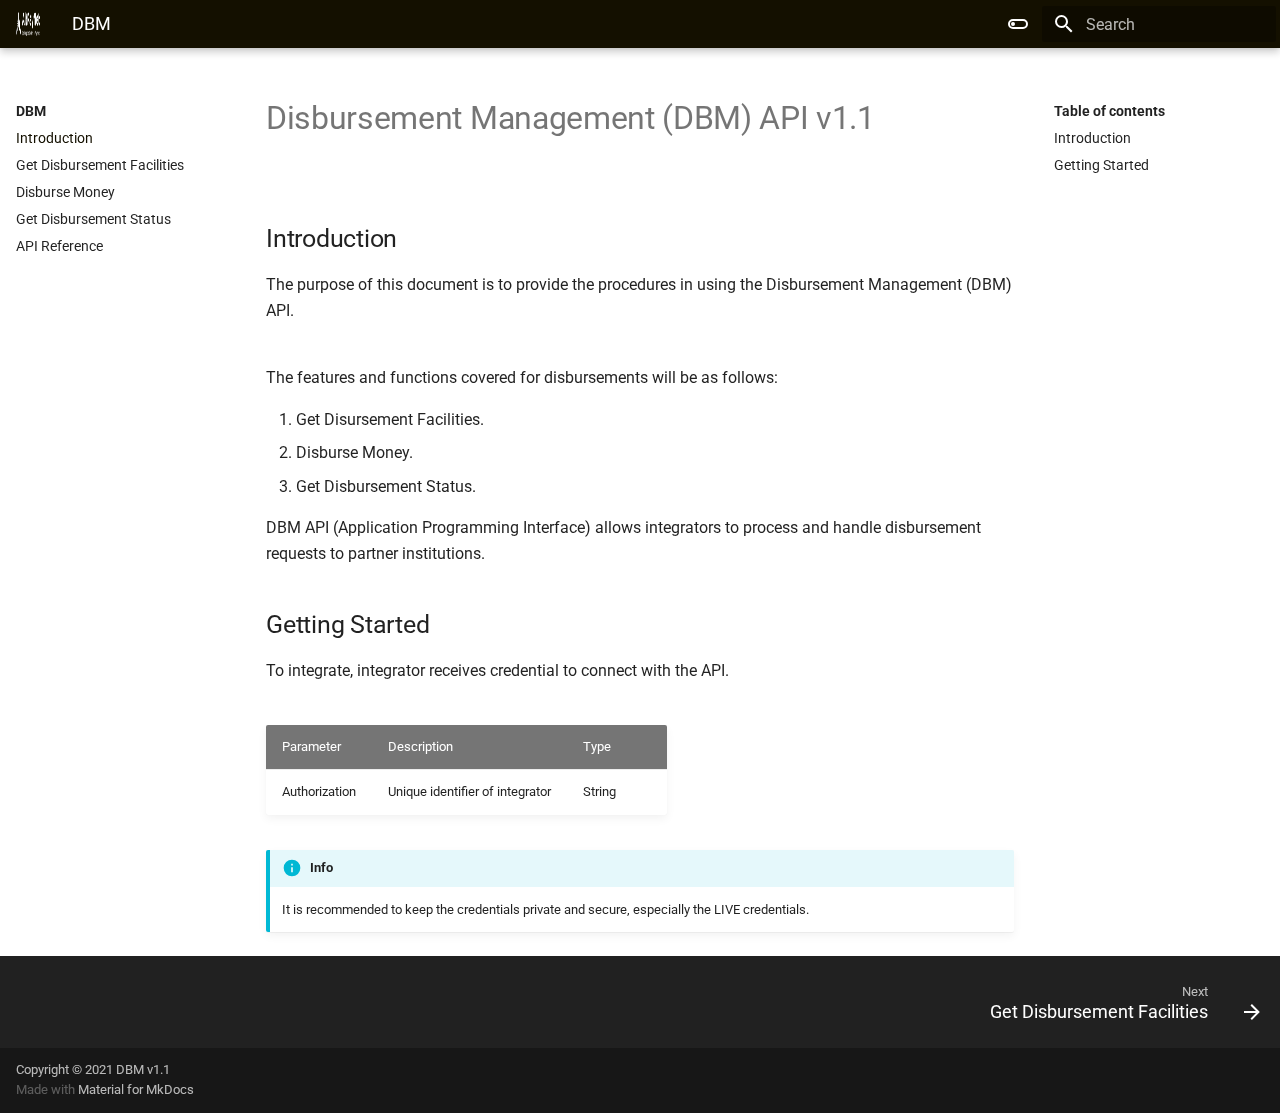
==== index.html @ 669c85af "Deployed fcf3b18 with MkDocs version: 1.2.2" ====
<!doctype html>
<html lang="en" class="no-js">
  <head>
    
      <meta charset="utf-8">
      <meta name="viewport" content="width=device-width,initial-scale=1">
      
        <meta name="description" content="DBM API (Application Programming Interface) allows integrators to process and handle disbursement requests to partner institutions.">
      
      
      
        <meta name="author" content="JPS">
      
      
      <link rel="icon" href="https://resource.altpaynet.com/resources/img/apn_rel_icon.png">
      <meta name="generator" content="mkdocs-1.2.2, mkdocs-material-7.2.2">
    
    
      
        <title>DBM</title>
      
    
    
      <link rel="stylesheet" href="assets/stylesheets/main.1118c9be.min.css">
      
        
        <link rel="stylesheet" href="assets/stylesheets/palette.ba0d045b.min.css">
        
      
    
    
    
      
        
        <link rel="preconnect" href="https://fonts.gstatic.com" crossorigin>
        <link rel="stylesheet" href="https://fonts.googleapis.com/css?family=Roboto:300,400,400i,700%7C&display=fallback">
        <style>:root{--md-text-font-family:"Roboto";--md-code-font-family:""}</style>
      
    
    
    
      <link rel="stylesheet" href="stylesheets/extra.css">
    
    
      


    
    
  </head>
  
  
    
    
      
    
    
    
    
    <body dir="ltr" data-md-color-scheme="default" data-md-color-primary="" data-md-color-accent="blue">
  
    
    <script>function __prefix(e){return new URL(".",location).pathname+"."+e}function __get(e,t=localStorage){return JSON.parse(t.getItem(__prefix(e)))}</script>
    
      <script>var palette=__get("__palette");if(null!==palette&&"object"==typeof palette.color)for(var key in palette.color)document.body.setAttribute("data-md-color-"+key,palette.color[key])</script>
    
    <input class="md-toggle" data-md-toggle="drawer" type="checkbox" id="__drawer" autocomplete="off">
    <input class="md-toggle" data-md-toggle="search" type="checkbox" id="__search" autocomplete="off">
    <label class="md-overlay" for="__drawer"></label>
    <div data-md-component="skip">
      
        
        <a href="#disbursement-management-dbm-api-v11" class="md-skip">
          Skip to content
        </a>
      
    </div>
    <div data-md-component="announce">
      
    </div>
    
      <header class="md-header" data-md-component="header">
  <nav class="md-header__inner md-grid" aria-label="Header">
    <a href="." title="DBM" class="md-header__button md-logo" aria-label="DBM" data-md-component="logo">
      
  <img src="img/white.png" alt="logo">

    </a>
    <label class="md-header__button md-icon" for="__drawer">
      <svg xmlns="http://www.w3.org/2000/svg" viewBox="0 0 24 24"><path d="M3 6h18v2H3V6m0 5h18v2H3v-2m0 5h18v2H3v-2z"/></svg>
    </label>
    <div class="md-header__title" data-md-component="header-title">
      <div class="md-header__ellipsis">
        <div class="md-header__topic">
          <span class="md-ellipsis">
            DBM
          </span>
        </div>
        <div class="md-header__topic" data-md-component="header-topic">
          <span class="md-ellipsis">
            
              Introduction
            
          </span>
        </div>
      </div>
    </div>
    
      <form class="md-header__option" data-md-component="palette">
        
          
          
          <input class="md-option" data-md-color-media="" data-md-color-scheme="default" data-md-color-primary="" data-md-color-accent="blue"  aria-label="Switch to dark mode"  type="radio" name="__palette" id="__palette_1">
          
            <label class="md-header__button md-icon" title="Switch to dark mode" for="__palette_2" hidden>
              <svg xmlns="http://www.w3.org/2000/svg" viewBox="0 0 24 24"><path d="M7 10a2 2 0 0 1 2 2 2 2 0 0 1-2 2 2 2 0 0 1-2-2 2 2 0 0 1 2-2m10-3a5 5 0 0 1 5 5 5 5 0 0 1-5 5H7a5 5 0 0 1-5-5 5 5 0 0 1 5-5h10M7 9a3 3 0 0 0-3 3 3 3 0 0 0 3 3h10a3 3 0 0 0 3-3 3 3 0 0 0-3-3H7z"/></svg>
            </label>
          
        
          
          
          <input class="md-option" data-md-color-media="" data-md-color-scheme="slate" data-md-color-primary="" data-md-color-accent="blue"  aria-label="Switch to light mode"  type="radio" name="__palette" id="__palette_2">
          
            <label class="md-header__button md-icon" title="Switch to light mode" for="__palette_1" hidden>
              <svg xmlns="http://www.w3.org/2000/svg" viewBox="0 0 24 24"><path d="M17 7H7a5 5 0 0 0-5 5 5 5 0 0 0 5 5h10a5 5 0 0 0 5-5 5 5 0 0 0-5-5m0 8a3 3 0 0 1-3-3 3 3 0 0 1 3-3 3 3 0 0 1 3 3 3 3 0 0 1-3 3z"/></svg>
            </label>
          
        
      </form>
    
    
    
      <label class="md-header__button md-icon" for="__search">
        <svg xmlns="http://www.w3.org/2000/svg" viewBox="0 0 24 24"><path d="M9.5 3A6.5 6.5 0 0 1 16 9.5c0 1.61-.59 3.09-1.56 4.23l.27.27h.79l5 5-1.5 1.5-5-5v-.79l-.27-.27A6.516 6.516 0 0 1 9.5 16 6.5 6.5 0 0 1 3 9.5 6.5 6.5 0 0 1 9.5 3m0 2C7 5 5 7 5 9.5S7 14 9.5 14 14 12 14 9.5 12 5 9.5 5z"/></svg>
      </label>
      
<div class="md-search" data-md-component="search" role="dialog">
  <label class="md-search__overlay" for="__search"></label>
  <div class="md-search__inner" role="search">
    <form class="md-search__form" name="search">
      <input type="text" class="md-search__input" name="query" aria-label="Search" placeholder="Search" autocapitalize="off" autocorrect="off" autocomplete="off" spellcheck="false" data-md-component="search-query" required>
      <label class="md-search__icon md-icon" for="__search">
        <svg xmlns="http://www.w3.org/2000/svg" viewBox="0 0 24 24"><path d="M9.5 3A6.5 6.5 0 0 1 16 9.5c0 1.61-.59 3.09-1.56 4.23l.27.27h.79l5 5-1.5 1.5-5-5v-.79l-.27-.27A6.516 6.516 0 0 1 9.5 16 6.5 6.5 0 0 1 3 9.5 6.5 6.5 0 0 1 9.5 3m0 2C7 5 5 7 5 9.5S7 14 9.5 14 14 12 14 9.5 12 5 9.5 5z"/></svg>
        <svg xmlns="http://www.w3.org/2000/svg" viewBox="0 0 24 24"><path d="M20 11v2H8l5.5 5.5-1.42 1.42L4.16 12l7.92-7.92L13.5 5.5 8 11h12z"/></svg>
      </label>
      <nav class="md-search__options" aria-label="Search">
        
        <button type="reset" class="md-search__icon md-icon" aria-label="Clear" tabindex="-1">
          <svg xmlns="http://www.w3.org/2000/svg" viewBox="0 0 24 24"><path d="M19 6.41 17.59 5 12 10.59 6.41 5 5 6.41 10.59 12 5 17.59 6.41 19 12 13.41 17.59 19 19 17.59 13.41 12 19 6.41z"/></svg>
        </button>
      </nav>
      
    </form>
    <div class="md-search__output">
      <div class="md-search__scrollwrap" data-md-scrollfix>
        <div class="md-search-result" data-md-component="search-result">
          <div class="md-search-result__meta">
            Initializing search
          </div>
          <ol class="md-search-result__list"></ol>
        </div>
      </div>
    </div>
  </div>
</div>
    
    
  </nav>
</header>
    
    <div class="md-container" data-md-component="container">
      
      
        
      
      <main class="md-main" data-md-component="main">
        <div class="md-main__inner md-grid">
          
            
              
              <div class="md-sidebar md-sidebar--primary" data-md-component="sidebar" data-md-type="navigation" >
                <div class="md-sidebar__scrollwrap">
                  <div class="md-sidebar__inner">
                    


<nav class="md-nav md-nav--primary" aria-label="Navigation" data-md-level="0">
  <label class="md-nav__title" for="__drawer">
    <a href="." title="DBM" class="md-nav__button md-logo" aria-label="DBM" data-md-component="logo">
      
  <img src="img/white.png" alt="logo">

    </a>
    DBM
  </label>
  
  <ul class="md-nav__list" data-md-scrollfix>
    
      
      
      

  
  
    
  
  
    <li class="md-nav__item md-nav__item--active">
      
      <input class="md-nav__toggle md-toggle" data-md-toggle="toc" type="checkbox" id="__toc">
      
      
        
      
      
        <label class="md-nav__link md-nav__link--active" for="__toc">
          Introduction
          <span class="md-nav__icon md-icon"></span>
        </label>
      
      <a href="." class="md-nav__link md-nav__link--active">
        Introduction
      </a>
      
        
<nav class="md-nav md-nav--secondary" aria-label="Table of contents">
  
  
  
    
  
  
    <label class="md-nav__title" for="__toc">
      <span class="md-nav__icon md-icon"></span>
      Table of contents
    </label>
    <ul class="md-nav__list" data-md-component="toc" data-md-scrollfix>
      
        <li class="md-nav__item">
  <a href="#introduction" class="md-nav__link">
    Introduction
  </a>
  
</li>
      
        <li class="md-nav__item">
  <a href="#getting-started" class="md-nav__link">
    Getting Started
  </a>
  
</li>
      
    </ul>
  
</nav>
      
    </li>
  

    
      
      
      

  
  
  
    <li class="md-nav__item">
      <a href="get-disbursement-facilities/" class="md-nav__link">
        Get Disbursement Facilities
      </a>
    </li>
  

    
      
      
      

  
  
  
    <li class="md-nav__item">
      <a href="disburse-money/" class="md-nav__link">
        Disburse Money
      </a>
    </li>
  

    
      
      
      

  
  
  
    <li class="md-nav__item">
      <a href="get-disbursement-status/" class="md-nav__link">
        Get Disbursement Status
      </a>
    </li>
  

    
      
      
      

  
  
  
    <li class="md-nav__item">
      <a href="api-reference/" class="md-nav__link">
        API Reference
      </a>
    </li>
  

    
  </ul>
</nav>
                  </div>
                </div>
              </div>
            
            
              
              <div class="md-sidebar md-sidebar--secondary" data-md-component="sidebar" data-md-type="toc" >
                <div class="md-sidebar__scrollwrap">
                  <div class="md-sidebar__inner">
                    
<nav class="md-nav md-nav--secondary" aria-label="Table of contents">
  
  
  
    
  
  
    <label class="md-nav__title" for="__toc">
      <span class="md-nav__icon md-icon"></span>
      Table of contents
    </label>
    <ul class="md-nav__list" data-md-component="toc" data-md-scrollfix>
      
        <li class="md-nav__item">
  <a href="#introduction" class="md-nav__link">
    Introduction
  </a>
  
</li>
      
        <li class="md-nav__item">
  <a href="#getting-started" class="md-nav__link">
    Getting Started
  </a>
  
</li>
      
    </ul>
  
</nav>
                  </div>
                </div>
              </div>
            
          
          <div class="md-content" data-md-component="content">
            <article class="md-content__inner md-typeset">
              
                
                
                <h1 id="disbursement-management-dbm-api-v11"><strong>Disbursement Management (DBM) API v1.1</strong><br><br></h1>
<p align="center">
  <!-- <a href="#"><img src="https://src.app.e-snapped.com/resources/img/placeholders/logos/logo-esnapped.png" alt="Billeroo API logo"></a> -->
</p>

<h2 id="introduction"><strong>Introduction</strong><br></h2>
<p>The purpose of this document is to provide the procedures in using the Disbursement Management (DBM) API.<br><br></p>
<p>The features and functions covered for disbursements will be as follows:</p>
<ol>
  <li>Get Disursement Facilities.</li>
  <li>Disburse Money.</li>
  <li>Get Disbursement Status.</li>
</ol>

<p>DBM API (Application Programming Interface) allows integrators to process and handle disbursement requests to partner institutions.</p>
<h2 id="getting-started"><strong>Getting Started</strong><br></h2>
<p>To integrate, integrator receives credential to connect with the API.<br><br></p>
<table>
  <tr>
    <th>Parameter</th>
    <th>Description</th>
    <th>Type</th>
  </tr>
  <tr>
    <td>Authorization</td>
    <td>Unique identifier of integrator</td>
    <td>String</td>
  </tr>
</table>

<div class="admonition info">
<p class="admonition-title">Info</p>
<p>It is recommended to keep the credentials private and secure, especially the LIVE credentials.</p>
</div>
                
              
              
                


              
            </article>
          </div>
        </div>
        
          <a href="#" class="md-top md-icon" data-md-component="top" data-md-state="hidden">
            <svg xmlns="http://www.w3.org/2000/svg" viewBox="0 0 24 24"><path d="M13 20h-2V8l-5.5 5.5-1.42-1.42L12 4.16l7.92 7.92-1.42 1.42L13 8v12z"/></svg>
            Back to top
          </a>
        
      </main>
      
        
<footer class="md-footer">
  
    <nav class="md-footer__inner md-grid" aria-label="Footer">
      
      
        
        <a href="get-disbursement-facilities/" class="md-footer__link md-footer__link--next" aria-label="Next: Get Disbursement Facilities" rel="next">
          <div class="md-footer__title">
            <div class="md-ellipsis">
              <span class="md-footer__direction">
                Next
              </span>
              Get Disbursement Facilities
            </div>
          </div>
          <div class="md-footer__button md-icon">
            <svg xmlns="http://www.w3.org/2000/svg" viewBox="0 0 24 24"><path d="M4 11v2h12l-5.5 5.5 1.42 1.42L19.84 12l-7.92-7.92L10.5 5.5 16 11H4z"/></svg>
          </div>
        </a>
      
    </nav>
  
  <div class="md-footer-meta md-typeset">
    <div class="md-footer-meta__inner md-grid">
      <div class="md-footer-copyright">
        
          <div class="md-footer-copyright__highlight">
            Copyright &copy; 2021 DBM v1.1
          </div>
        
        Made with
        <a href="https://squidfunk.github.io/mkdocs-material/" target="_blank" rel="noopener">
          Material for MkDocs
        </a>
        
      </div>
      
    </div>
  </div>
</footer>
      
    </div>
    <div class="md-dialog" data-md-component="dialog">
      <div class="md-dialog__inner md-typeset"></div>
    </div>
    <script id="__config" type="application/json">{"base": ".", "features": ["navigation.top", "search.highlight"], "translations": {"clipboard.copy": "Copy to clipboard", "clipboard.copied": "Copied to clipboard", "search.config.lang": "en", "search.config.pipeline": "trimmer, stopWordFilter", "search.config.separator": "[\\s\\-]+", "search.placeholder": "Search", "search.result.placeholder": "Type to start searching", "search.result.none": "No matching documents", "search.result.one": "1 matching document", "search.result.other": "# matching documents", "search.result.more.one": "1 more on this page", "search.result.more.other": "# more on this page", "search.result.term.missing": "Missing", "select.version.title": "Select version"}, "search": "assets/javascripts/workers/search.709b4209.min.js", "version": null}</script>
    
    
      <script src="assets/javascripts/bundle.2b46852b.min.js"></script>
      
    
  </body>
</html>
---- assets/stylesheets/main.1118c9be.min.css ----
@charset "UTF-8";html{-webkit-text-size-adjust:none;-ms-text-size-adjust:none;text-size-adjust:none;box-sizing:border-box}*,:after,:before{box-sizing:inherit}body{margin:0}a,button,input,label{-webkit-tap-highlight-color:transparent}a{color:inherit;text-decoration:none}hr{border:0;box-sizing:content-box;display:block;height:.05rem;overflow:visible;padding:0}small{font-size:80%}sub,sup{line-height:1em}img{border-style:none}table{border-collapse:separate;border-spacing:0}td,th{font-weight:400;vertical-align:top}button{background:transparent;border:0;font-family:inherit;font-size:inherit;margin:0;padding:0}input{border:0;outline:none}:root{--md-default-fg-color:rgba(0,0,0,0.87);--md-default-fg-color--light:rgba(0,0,0,0.54);--md-default-fg-color--lighter:rgba(0,0,0,0.32);--md-default-fg-color--lightest:rgba(0,0,0,0.07);--md-default-bg-color:#fff;--md-default-bg-color--light:hsla(0,0%,100%,0.7);--md-default-bg-color--lighter:hsla(0,0%,100%,0.3);--md-default-bg-color--lightest:hsla(0,0%,100%,0.12);--md-primary-fg-color:#4051b5;--md-primary-fg-color--light:#5d6cc0;--md-primary-fg-color--dark:#303fa1;--md-primary-bg-color:#fff;--md-primary-bg-color--light:hsla(0,0%,100%,0.7);--md-accent-fg-color:#526cfe;--md-accent-fg-color--transparent:rgba(82,108,254,0.1);--md-accent-bg-color:#fff;--md-accent-bg-color--light:hsla(0,0%,100%,0.7)}:root>*{--md-code-fg-color:#36464e;--md-code-bg-color:#f5f5f5;--md-code-hl-color:rgba(255,255,0,0.5);--md-code-hl-number-color:#d52a2a;--md-code-hl-special-color:#db1457;--md-code-hl-function-color:#a846b9;--md-code-hl-constant-color:#6e59d9;--md-code-hl-keyword-color:#3f6ec6;--md-code-hl-string-color:#1c7d4d;--md-code-hl-name-color:var(--md-code-fg-color);--md-code-hl-operator-color:var(--md-default-fg-color--light);--md-code-hl-punctuation-color:var(--md-default-fg-color--light);--md-code-hl-comment-color:var(--md-default-fg-color--light);--md-code-hl-generic-color:var(--md-default-fg-color--light);--md-code-hl-variable-color:var(--md-default-fg-color--light);--md-typeset-color:var(--md-default-fg-color);--md-typeset-a-color:var(--md-primary-fg-color);--md-typeset-mark-color:rgba(255,255,0,0.5);--md-typeset-del-color:hsla(6,90%,60%,0.15);--md-typeset-ins-color:rgba(11,213,112,0.15);--md-typeset-kbd-color:#fafafa;--md-typeset-kbd-accent-color:#fff;--md-typeset-kbd-border-color:#b8b8b8;--md-admonition-fg-color:var(--md-default-fg-color);--md-admonition-bg-color:var(--md-default-bg-color);--md-footer-fg-color:#fff;--md-footer-fg-color--light:hsla(0,0%,100%,0.7);--md-footer-fg-color--lighter:hsla(0,0%,100%,0.3);--md-footer-bg-color:rgba(0,0,0,0.87);--md-footer-bg-color--dark:rgba(0,0,0,0.32)}.md-icon svg{fill:currentColor;display:block;height:1.2rem;width:1.2rem}body{-webkit-font-smoothing:antialiased;-moz-osx-font-smoothing:grayscale}body,input{font-feature-settings:"kern","liga";font-family:var(--md-text-font-family,_),-apple-system,BlinkMacSystemFont,Helvetica,Arial,sans-serif}body,code,input,kbd,pre{color:var(--md-typeset-color)}code,kbd,pre{font-feature-settings:"kern";font-family:var(--md-code-font-family,_),SFMono-Regular,Consolas,Menlo,monospace}:root{--md-typeset-table--ascending:url('data:image/svg+xml;charset=utf-8,<svg xmlns="http://www.w3.org/2000/svg" viewBox="0 0 24 24"><path d="M11 4h2v12l5.5-5.5 1.42 1.42L12 19.84l-7.92-7.92L5.5 10.5 11 16V4z"/></svg>');--md-typeset-table--descending:url('data:image/svg+xml;charset=utf-8,<svg xmlns="http://www.w3.org/2000/svg" viewBox="0 0 24 24"><path d="M13 20h-2V8l-5.5 5.5-1.42-1.42L12 4.16l7.92 7.92-1.42 1.42L13 8v12z"/></svg>')}.md-typeset{-webkit-print-color-adjust:exact;color-adjust:exact;font-size:.8rem;line-height:1.6}@media print{.md-typeset{font-size:.68rem}}.md-typeset blockquote,.md-typeset dl,.md-typeset figure,.md-typeset ol,.md-typeset pre,.md-typeset ul{margin:1em 0}.md-typeset h1{color:var(--md-default-fg-color--light);font-size:2em;line-height:1.3;margin:0 0 1.25em}.md-typeset h1,.md-typeset h2{font-weight:300;letter-spacing:-.01em}.md-typeset h2{font-size:1.5625em;line-height:1.4;margin:1.6em 0 .64em}.md-typeset h3{font-size:1.25em;font-weight:400;letter-spacing:-.01em;line-height:1.5;margin:1.6em 0 .8em}.md-typeset h2+h3{margin-top:.8em}.md-typeset h4{font-weight:700;letter-spacing:-.01em;margin:1em 0}.md-typeset h5,.md-typeset h6{color:var(--md-default-fg-color--light);font-size:.8em;font-weight:700;letter-spacing:-.01em;margin:1.25em 0}.md-typeset h5{text-transform:uppercase}.md-typeset hr{border-bottom:.05rem solid var(--md-default-fg-color--lightest);display:flow-root;margin:1.5em 0}.md-typeset a{color:var(--md-typeset-a-color);word-break:break-word}.md-typeset a,.md-typeset a:before{transition:color 125ms}.md-typeset a:focus,.md-typeset a:hover{color:var(--md-accent-fg-color)}.md-typeset a.focus-visible{outline-color:var(--md-accent-fg-color);outline-offset:.2rem}.md-typeset code,.md-typeset kbd,.md-typeset pre{color:var(--md-code-fg-color);direction:ltr}@media print{.md-typeset code,.md-typeset kbd,.md-typeset pre{white-space:pre-wrap}}.md-typeset code{background-color:var(--md-code-bg-color);border-radius:.1rem;-webkit-box-decoration-break:clone;box-decoration-break:clone;font-size:.85em;padding:0 .2941176471em;word-break:break-word}.md-typeset code:not(.focus-visible){-webkit-tap-highlight-color:transparent;outline:none}.md-typeset h1 code,.md-typeset h2 code,.md-typeset h3 code,.md-typeset h4 code,.md-typeset h5 code,.md-typeset h6 code{background-color:transparent;box-shadow:none;margin:initial;padding:initial}.md-typeset a code{color:currentColor}.md-typeset pre{display:flow-root;line-height:1.4;position:relative}.md-typeset pre>code{-webkit-box-decoration-break:slice;box-decoration-break:slice;box-shadow:none;display:block;margin:0;overflow:auto;padding:.7720588235em 1.1764705882em;scrollbar-color:var(--md-default-fg-color--lighter) transparent;scrollbar-width:thin;touch-action:auto;word-break:normal}.md-typeset pre>code:hover{scrollbar-color:var(--md-accent-fg-color) transparent}.md-typeset pre>code::-webkit-scrollbar{height:.2rem;width:.2rem}.md-typeset pre>code::-webkit-scrollbar-thumb{background-color:var(--md-default-fg-color--lighter)}.md-typeset pre>code::-webkit-scrollbar-thumb:hover{background-color:var(--md-accent-fg-color)}@media screen and (max-width:44.9375em){.md-typeset>pre{margin:1em -.8rem}.md-typeset>pre code{border-radius:0}}.md-typeset kbd{background-color:var(--md-typeset-kbd-color);border-radius:.1rem;box-shadow:0 .1rem 0 .05rem var(--md-typeset-kbd-border-color),0 .1rem 0 var(--md-typeset-kbd-border-color),0 -.1rem .2rem var(--md-typeset-kbd-accent-color) inset;color:var(--md-default-fg-color);display:inline-block;font-size:.75em;padding:0 .6666666667em;vertical-align:text-top;word-break:break-word}.md-typeset mark{background-color:var(--md-typeset-mark-color);-webkit-box-decoration-break:clone;box-decoration-break:clone;color:inherit;word-break:break-word}.md-typeset abbr{border-bottom:.05rem dotted var(--md-default-fg-color--light);cursor:help;text-decoration:none}@media (hover:none){.md-typeset abbr{position:relative}.md-typeset abbr[title]:focus:after,.md-typeset abbr[title]:hover:after{background-color:var(--md-default-fg-color);border-radius:.1rem;box-shadow:0 2px 2px 0 rgba(0,0,0,.14),0 1px 5px 0 rgba(0,0,0,.12),0 3px 1px -2px rgba(0,0,0,.2);color:var(--md-default-bg-color);content:attr(title);display:inline-block;font-size:.7rem;left:0;margin-top:2em;max-width:80%;min-width:-webkit-max-content;min-width:-moz-max-content;min-width:max-content;padding:.2rem .3rem;position:absolute;width:auto}}.md-typeset small{opacity:.75}.md-typeset sub,.md-typeset sup{margin-left:.078125em}[dir=rtl] .md-typeset sub,[dir=rtl] .md-typeset sup{margin-left:0;margin-right:.078125em}.md-typeset blockquote{border-left:.2rem solid var(--md-default-fg-color--lighter);color:var(--md-default-fg-color--light);display:flow-root;padding-left:.6rem}[dir=rtl] .md-typeset blockquote{border-left:initial;border-right:.2rem solid var(--md-default-fg-color--lighter);padding-left:0;padding-right:.6rem}.md-typeset ul{list-style-type:disc}.md-typeset ol,.md-typeset ul{display:flow-root;margin-left:.625em;padding:0}[dir=rtl] .md-typeset ol,[dir=rtl] .md-typeset ul{margin-left:0;margin-right:.625em}.md-typeset ol ol,.md-typeset ul ol{list-style-type:lower-alpha}.md-typeset ol ol ol,.md-typeset ul ol ol{list-style-type:lower-roman}.md-typeset ol li,.md-typeset ul li{margin-bottom:.5em;margin-left:1.25em}[dir=rtl] .md-typeset ol li,[dir=rtl] .md-typeset ul li{margin-left:0;margin-right:1.25em}.md-typeset ol li blockquote,.md-typeset ol li p,.md-typeset ul li blockquote,.md-typeset ul li p{margin:.5em 0}.md-typeset ol li:last-child,.md-typeset ul li:last-child{margin-bottom:0}.md-typeset ol li ol,.md-typeset ol li ul,.md-typeset ul li ol,.md-typeset ul li ul{margin:.5em 0 .5em .625em}[dir=rtl] .md-typeset ol li ol,[dir=rtl] .md-typeset ol li ul,[dir=rtl] .md-typeset ul li ol,[dir=rtl] .md-typeset ul li ul{margin-left:0;margin-right:.625em}.md-typeset dd{margin:1em 0 1.5em 1.875em}[dir=rtl] .md-typeset dd{margin-left:0;margin-right:1.875em}.md-typeset img,.md-typeset svg{height:auto;max-width:100%}.md-typeset img[align=left],.md-typeset svg[align=left]{margin:1em 1em 1em 0}.md-typeset img[align=right],.md-typeset svg[align=right]{margin:1em 0 1em 1em}.md-typeset img[align]:only-child,.md-typeset svg[align]:only-child{margin-top:0}.md-typeset figure{display:flow-root;margin:0 auto;max-width:100%;text-align:center;width:-webkit-fit-content;width:-moz-fit-content;width:fit-content}.md-typeset figure img{display:block}.md-typeset figcaption{font-style:italic;margin:1em auto 2em;max-width:24rem}.md-typeset iframe{max-width:100%}.md-typeset table:not([class]){background-color:var(--md-default-bg-color);border-radius:.1rem;box-shadow:0 .2rem .5rem rgba(0,0,0,.05),0 0 .05rem rgba(0,0,0,.1);display:inline-block;font-size:.64rem;max-width:100%;overflow:auto;touch-action:auto}@media print{.md-typeset table:not([class]){display:table}}.md-typeset table:not([class])+*{margin-top:1.5em}.md-typeset table:not([class]) td>:first-child,.md-typeset table:not([class]) th>:first-child{margin-top:0}.md-typeset table:not([class]) td>:last-child,.md-typeset table:not([class]) th>:last-child{margin-bottom:0}.md-typeset table:not([class]) td:not([align]),.md-typeset table:not([class]) th:not([align]){text-align:left}[dir=rtl] .md-typeset table:not([class]) td:not([align]),[dir=rtl] .md-typeset table:not([class]) th:not([align]){text-align:right}.md-typeset table:not([class]) th{background-color:var(--md-default-fg-color--light);color:var(--md-default-bg-color);min-width:5rem;padding:.9375em 1.25em;vertical-align:top}.md-typeset table:not([class]) th a{color:inherit}.md-typeset table:not([class]) td{border-top:.05rem solid var(--md-default-fg-color--lightest);padding:.9375em 1.25em;vertical-align:top}.md-typeset table:not([class]) tr{transition:background-color 125ms}.md-typeset table:not([class]) tr:hover{background-color:rgba(0,0,0,.035);box-shadow:0 .05rem 0 var(--md-default-bg-color) inset}.md-typeset table:not([class]) tr:first-child td{border-top:0}.md-typeset table:not([class]) a{word-break:normal}.md-typeset table th[role=columnheader]{cursor:pointer}.md-typeset table th[role=columnheader]:after{content:"";display:inline-block;height:1.2em;margin-left:.5em;-webkit-mask-repeat:no-repeat;mask-repeat:no-repeat;-webkit-mask-size:contain;mask-size:contain;vertical-align:sub;width:1.2em}.md-typeset table th[role=columnheader][aria-sort=ascending]:after{background-color:currentColor;-webkit-mask-image:var(--md-typeset-table--ascending);mask-image:var(--md-typeset-table--ascending)}.md-typeset table th[role=columnheader][aria-sort=descending]:after{background-color:currentColor;-webkit-mask-image:var(--md-typeset-table--descending);mask-image:var(--md-typeset-table--descending)}.md-typeset__scrollwrap{margin:1em -.8rem;overflow-x:auto;touch-action:auto}.md-typeset__table{display:inline-block;margin-bottom:.5em;padding:0 .8rem}@media print{.md-typeset__table{display:block}}html .md-typeset__table table{display:table;margin:0;overflow:hidden;width:100%}html{font-size:125%;height:100%;overflow-x:hidden}@media screen and (min-width:100em){html{font-size:137.5%}}@media screen and (min-width:125em){html{font-size:150%}}body{background-color:var(--md-default-bg-color);display:flex;flex-direction:column;font-size:.5rem;min-height:100%;position:relative;width:100%}@media print{body{display:block}}@media screen and (max-width:59.9375em){body[data-md-state=lock]{position:fixed}}.md-grid{margin-left:auto;margin-right:auto;max-width:61rem}.md-container{display:flex;flex-direction:column;flex-grow:1}@media print{.md-container{display:block}}.md-main{flex-grow:1}.md-main__inner{display:flex;height:100%;margin-top:1.5rem}.md-ellipsis{overflow:hidden;text-overflow:ellipsis;white-space:nowrap}.md-toggle{display:none}.md-option{height:0;opacity:0;position:absolute;width:0}.md-option:checked+label:not([hidden]){display:block}.md-option.focus-visible+label{outline-color:var(--md-accent-fg-color);outline-style:auto}.md-skip{background-color:var(--md-default-fg-color);border-radius:.1rem;color:var(--md-default-bg-color);font-size:.64rem;margin:.5rem;opacity:0;outline-color:var(--md-accent-fg-color);padding:.3rem .5rem;position:fixed;transform:translateY(.4rem);z-index:-1}.md-skip:focus{opacity:1;transform:translateY(0);transition:transform .25s cubic-bezier(.4,0,.2,1),opacity 175ms 75ms;z-index:10}@page{margin:25mm}.md-announce{background-color:var(--md-footer-bg-color);overflow:auto}@media print{.md-announce{display:none}}.md-announce__inner{color:var(--md-footer-fg-color);font-size:.7rem;margin:.6rem auto;padding:0 .8rem}:root{--md-clipboard-icon:url('data:image/svg+xml;charset=utf-8,<svg xmlns="http://www.w3.org/2000/svg" viewBox="0 0 24 24"><path d="M19 21H8V7h11m0-2H8a2 2 0 0 0-2 2v14a2 2 0 0 0 2 2h11a2 2 0 0 0 2-2V7a2 2 0 0 0-2-2m-3-4H4a2 2 0 0 0-2 2v14h2V3h12V1z"/></svg>')}.md-clipboard{border-radius:.1rem;color:var(--md-default-fg-color--lightest);cursor:pointer;height:1.5em;outline-color:var(--md-accent-fg-color);outline-offset:.1rem;position:absolute;right:.5em;top:.5em;transition:color .25s;width:1.5em;z-index:1}@media print{.md-clipboard{display:none}}.md-clipboard:not(.focus-visible){-webkit-tap-highlight-color:transparent;outline:none}:hover>.md-clipboard{color:var(--md-default-fg-color--light)}.md-clipboard:focus,.md-clipboard:hover{color:var(--md-accent-fg-color)}.md-clipboard:after{background-color:currentColor;content:"";display:block;height:1.125em;margin:0 auto;-webkit-mask-image:var(--md-clipboard-icon);mask-image:var(--md-clipboard-icon);-webkit-mask-repeat:no-repeat;mask-repeat:no-repeat;-webkit-mask-size:contain;mask-size:contain;width:1.125em}.md-clipboard--inline{cursor:pointer}.md-clipboard--inline code{transition:color .25s,background-color .25s}.md-clipboard--inline:focus code,.md-clipboard--inline:hover code{background-color:var(--md-accent-fg-color--transparent);color:var(--md-accent-fg-color)}.md-content{flex-grow:1;overflow:hidden;scroll-padding-top:51.2rem}.md-content__inner{margin:0 .8rem 1.2rem;padding-top:.6rem}@media screen and (min-width:76.25em){.md-sidebar--primary:not([hidden])~.md-content>.md-content__inner{margin-left:1.2rem}[dir=rtl] .md-sidebar--primary:not([hidden])~.md-content>.md-content__inner{margin-left:.8rem;margin-right:1.2rem}.md-sidebar--secondary:not([hidden])~.md-content>.md-content__inner{margin-right:1.2rem}[dir=rtl] .md-sidebar--secondary:not([hidden])~.md-content>.md-content__inner{margin-left:1.2rem;margin-right:.8rem}}.md-content__inner:before{content:"";display:block;height:.4rem}.md-content__inner>:last-child{margin-bottom:0}.md-content__button{float:right;margin:.4rem 0 .4rem .4rem;padding:0}@media print{.md-content__button{display:none}}[dir=rtl] .md-content__button{float:left;margin-left:0;margin-right:.4rem}[dir=rtl] .md-content__button svg{transform:scaleX(-1)}.md-typeset .md-content__button{color:var(--md-default-fg-color--lighter)}.md-content__button svg{display:inline;vertical-align:top}.md-dialog{background-color:var(--md-default-fg-color);border-radius:.1rem;bottom:.8rem;box-shadow:0 2px 2px 0 rgba(0,0,0,.14),0 1px 5px 0 rgba(0,0,0,.12),0 3px 1px -2px rgba(0,0,0,.2);left:auto;min-width:11.1rem;opacity:0;padding:.4rem .6rem;pointer-events:none;position:fixed;right:.8rem;transform:translateY(100%);transition:transform 0ms .4s,opacity .4s;z-index:3}@media print{.md-dialog{display:none}}[dir=rtl] .md-dialog{left:.8rem;right:auto}.md-dialog[data-md-state=open]{opacity:1;pointer-events:auto;transform:translateY(0);transition:transform .4s cubic-bezier(.075,.85,.175,1),opacity .4s}.md-dialog__inner{color:var(--md-default-bg-color);font-size:.7rem}.md-typeset .md-button{border:.1rem solid;border-radius:.1rem;color:var(--md-primary-fg-color);cursor:pointer;display:inline-block;font-weight:700;padding:.625em 2em;transition:color 125ms,background-color 125ms,border-color 125ms}.md-typeset .md-button--primary{background-color:var(--md-primary-fg-color);border-color:var(--md-primary-fg-color);color:var(--md-primary-bg-color)}.md-typeset .md-button:focus,.md-typeset .md-button:hover{background-color:var(--md-accent-fg-color);border-color:var(--md-accent-fg-color);color:var(--md-accent-bg-color)}.md-typeset .md-input{border-radius:.1rem;box-shadow:0 .2rem .5rem rgba(0,0,0,.1),0 .025rem .05rem rgba(0,0,0,.1);font-size:.8rem;height:1.8rem;padding:0 .6rem;transition:box-shadow .25s}.md-typeset .md-input:focus,.md-typeset .md-input:hover{box-shadow:0 .4rem 1rem rgba(0,0,0,.15),0 .025rem .05rem rgba(0,0,0,.15)}.md-typeset .md-input--stretch{width:100%}.md-header{background-color:var(--md-primary-fg-color);box-shadow:0 0 .2rem transparent,0 .2rem .4rem transparent;color:var(--md-primary-bg-color);left:0;position:-webkit-sticky;position:sticky;right:0;top:0;z-index:3}@media print{.md-header{display:none}}.md-header[data-md-state=shadow]{box-shadow:0 0 .2rem rgba(0,0,0,.1),0 .2rem .4rem rgba(0,0,0,.2);transition:transform .25s cubic-bezier(.1,.7,.1,1),box-shadow .25s}.md-header[data-md-state=hidden]{transform:translateY(-100%);transition:transform .25s cubic-bezier(.8,0,.6,1),box-shadow .25s}.md-header__inner{align-items:center;display:flex;padding:0 .2rem}.md-header__button{color:currentColor;cursor:pointer;margin:.2rem;outline-color:var(--md-accent-fg-color);padding:.4rem;position:relative;transition:opacity .25s;vertical-align:middle;z-index:1}.md-header__button:hover{opacity:.7}.md-header__button:not([hidden]){display:inline-block}.md-header__button:not(.focus-visible){-webkit-tap-highlight-color:transparent;outline:none}.md-header__button.md-logo{margin:.2rem;padding:.4rem}@media screen and (max-width:76.1875em){.md-header__button.md-logo{display:none}}.md-header__button.md-logo img,.md-header__button.md-logo svg{fill:currentColor;display:block;height:1.2rem;width:1.2rem}@media screen and (min-width:60em){.md-header__button[for=__search]{display:none}}.no-js .md-header__button[for=__search]{display:none}[dir=rtl] .md-header__button[for=__search] svg{transform:scaleX(-1)}@media screen and (min-width:76.25em){.md-header__button[for=__drawer]{display:none}}.md-header__topic{display:flex;max-width:100%;position:absolute;transition:transform .4s cubic-bezier(.1,.7,.1,1),opacity .15s}.md-header__topic+.md-header__topic{opacity:0;pointer-events:none;transform:translateX(1.25rem);transition:transform .4s cubic-bezier(1,.7,.1,.1),opacity .15s;z-index:-1}[dir=rtl] .md-header__topic+.md-header__topic{transform:translateX(-1.25rem)}.md-header__title{flex-grow:1;font-size:.9rem;height:2.4rem;line-height:2.4rem;margin-left:1rem;margin-right:.4rem}.md-header__title[data-md-state=active] .md-header__topic{opacity:0;pointer-events:none;transform:translateX(-1.25rem);transition:transform .4s cubic-bezier(1,.7,.1,.1),opacity .15s;z-index:-1}[dir=rtl] .md-header__title[data-md-state=active] .md-header__topic{transform:translateX(1.25rem)}.md-header__title[data-md-state=active] .md-header__topic+.md-header__topic{opacity:1;pointer-events:auto;transform:translateX(0);transition:transform .4s cubic-bezier(.1,.7,.1,1),opacity .15s;z-index:0}.md-header__title>.md-header__ellipsis{height:100%;position:relative;width:100%}.md-header__option{display:flex;flex-shrink:0;max-width:100%;transition:max-width 0ms .25s,opacity .25s .25s;white-space:nowrap}[data-md-toggle=search]:checked~.md-header .md-header__option{max-width:0;opacity:0;transition:max-width 0ms,opacity 0ms}.md-header__source{display:none}@media screen and (min-width:60em){.md-header__source{display:block;margin-left:1rem;max-width:11.7rem;width:11.7rem}[dir=rtl] .md-header__source{margin-left:0;margin-right:1rem}}@media screen and (min-width:76.25em){.md-header__source{margin-left:1.4rem}[dir=rtl] .md-header__source{margin-right:1.4rem}}.md-footer{background-color:var(--md-footer-bg-color);color:var(--md-footer-fg-color)}@media print{.md-footer{display:none}}.md-footer__inner{overflow:auto;padding:.2rem}.md-footer__link{display:flex;outline-color:var(--md-accent-fg-color);padding-bottom:.4rem;padding-top:1.4rem;transition:opacity .25s}@media screen and (min-width:45em){.md-footer__link{width:50%}}.md-footer__link:focus,.md-footer__link:hover{opacity:.7}.md-footer__link--prev{float:left}@media screen and (max-width:44.9375em){.md-footer__link--prev{width:25%}.md-footer__link--prev .md-footer__title{display:none}}[dir=rtl] .md-footer__link--prev{float:right}[dir=rtl] .md-footer__link--prev svg{transform:scaleX(-1)}.md-footer__link--next{float:right;text-align:right}@media screen and (max-width:44.9375em){.md-footer__link--next{width:75%}}[dir=rtl] .md-footer__link--next{float:left;text-align:left}[dir=rtl] .md-footer__link--next svg{transform:scaleX(-1)}.md-footer__title{flex-grow:1;font-size:.9rem;line-height:2.4rem;max-width:calc(100% - 2.4rem);padding:0 1rem;position:relative}.md-footer__button{margin:.2rem;padding:.4rem}.md-footer__direction{font-size:.64rem;left:0;margin-top:-1rem;opacity:.7;padding:0 1rem;position:absolute;right:0}.md-footer-meta{background-color:var(--md-footer-bg-color--dark)}.md-footer-meta__inner{display:flex;flex-wrap:wrap;justify-content:space-between;padding:.2rem}html .md-footer-meta.md-typeset a{color:var(--md-footer-fg-color--light)}html .md-footer-meta.md-typeset a:focus,html .md-footer-meta.md-typeset a:hover{color:var(--md-footer-fg-color)}.md-footer-copyright{color:var(--md-footer-fg-color--lighter);font-size:.64rem;margin:auto .6rem;padding:.4rem 0;width:100%}@media screen and (min-width:45em){.md-footer-copyright{width:auto}}.md-footer-copyright__highlight{color:var(--md-footer-fg-color--light)}.md-footer-social{margin:0 .4rem;padding:.2rem 0 .6rem}@media screen and (min-width:45em){.md-footer-social{padding:.6rem 0}}.md-footer-social__link{display:inline-block;height:1.6rem;text-align:center;width:1.6rem}.md-footer-social__link:before{line-height:1.9}.md-footer-social__link svg{fill:currentColor;max-height:.8rem;vertical-align:-25%}:root{--md-nav-icon--prev:url('data:image/svg+xml;charset=utf-8,<svg xmlns="http://www.w3.org/2000/svg" viewBox="0 0 24 24"><path d="M20 11v2H8l5.5 5.5-1.42 1.42L4.16 12l7.92-7.92L13.5 5.5 8 11h12z"/></svg>');--md-nav-icon--next:url('data:image/svg+xml;charset=utf-8,<svg xmlns="http://www.w3.org/2000/svg" viewBox="0 0 24 24"><path d="M8.59 16.58 13.17 12 8.59 7.41 10 6l6 6-6 6-1.41-1.42z"/></svg>');--md-toc-icon:url('data:image/svg+xml;charset=utf-8,<svg xmlns="http://www.w3.org/2000/svg" viewBox="0 0 24 24"><path d="M3 9h14V7H3v2m0 4h14v-2H3v2m0 4h14v-2H3v2m16 0h2v-2h-2v2m0-10v2h2V7h-2m0 6h2v-2h-2v2z"/></svg>')}.md-nav{font-size:.7rem;line-height:1.3}.md-nav__title{display:block;font-weight:700;overflow:hidden;padding:0 .6rem;text-overflow:ellipsis}.md-nav__title .md-nav__button{display:none}.md-nav__title .md-nav__button img{height:100%;width:auto}.md-nav__title .md-nav__button.md-logo img,.md-nav__title .md-nav__button.md-logo svg{fill:currentColor;display:block;height:2.4rem;width:2.4rem}.md-nav__list{list-style:none;margin:0;padding:0}.md-nav__item{padding:0 .6rem}.md-nav__item .md-nav__item{padding-right:0}[dir=rtl] .md-nav__item .md-nav__item{padding-left:0;padding-right:.6rem}.md-nav__link{cursor:pointer;display:block;margin-top:.625em;overflow:hidden;scroll-snap-align:start;text-overflow:ellipsis;transition:color 125ms}.md-nav__link[data-md-state=blur]{color:var(--md-default-fg-color--light)}.md-nav__item .md-nav__link--active{color:var(--md-typeset-a-color)}.md-nav__item--nested>.md-nav__link{color:inherit}.md-nav__link:focus,.md-nav__link:hover{color:var(--md-accent-fg-color)}.md-nav__link.focus-visible{outline-color:var(--md-accent-fg-color);outline-offset:.2rem}.md-nav--primary .md-nav__link[for=__toc]{display:none}.md-nav--primary .md-nav__link[for=__toc] .md-icon:after{background-color:currentColor;display:block;height:100%;-webkit-mask-image:var(--md-toc-icon);mask-image:var(--md-toc-icon);width:100%}.md-nav--primary .md-nav__link[for=__toc]~.md-nav{display:none}.md-nav__source{display:none}@media screen and (max-width:76.1875em){.md-nav--primary,.md-nav--primary .md-nav{background-color:var(--md-default-bg-color);display:flex;flex-direction:column;height:100%;left:0;position:absolute;right:0;top:0;z-index:1}.md-nav--primary .md-nav__item,.md-nav--primary .md-nav__title{font-size:.8rem;line-height:1.5}.md-nav--primary .md-nav__title{background-color:var(--md-default-fg-color--lightest);color:var(--md-default-fg-color--light);cursor:pointer;font-weight:400;height:5.6rem;line-height:2.4rem;padding:3rem .8rem .2rem;position:relative;white-space:nowrap}.md-nav--primary .md-nav__title .md-nav__icon{display:block;height:1.2rem;left:.4rem;margin:.2rem;position:absolute;top:.4rem;width:1.2rem}[dir=rtl] .md-nav--primary .md-nav__title .md-nav__icon{left:auto;right:.4rem}.md-nav--primary .md-nav__title .md-nav__icon:after{background-color:currentColor;content:"";display:block;height:100%;-webkit-mask-image:var(--md-nav-icon--prev);mask-image:var(--md-nav-icon--prev);-webkit-mask-repeat:no-repeat;mask-repeat:no-repeat;-webkit-mask-size:contain;mask-size:contain;width:100%}.md-nav--primary .md-nav__title~.md-nav__list{background-color:var(--md-default-bg-color);box-shadow:0 .05rem 0 var(--md-default-fg-color--lightest) inset;overflow-y:auto;-ms-scroll-snap-type:y mandatory;scroll-snap-type:y mandatory;touch-action:pan-y}.md-nav--primary .md-nav__title~.md-nav__list>:first-child{border-top:0}.md-nav--primary .md-nav__title[for=__drawer]{background-color:var(--md-primary-fg-color);color:var(--md-primary-bg-color)}.md-nav--primary .md-nav__title .md-logo{display:block;left:.2rem;margin:.2rem;padding:.4rem;position:absolute;top:.2rem}[dir=rtl] .md-nav--primary .md-nav__title .md-logo{left:auto;right:.2rem}.md-nav--primary .md-nav__list{flex:1}.md-nav--primary .md-nav__item{border-top:.05rem solid var(--md-default-fg-color--lightest);padding:0}.md-nav--primary .md-nav__item--nested>.md-nav__link{padding-right:2.4rem}[dir=rtl] .md-nav--primary .md-nav__item--nested>.md-nav__link{padding-left:2.4rem;padding-right:.8rem}.md-nav--primary .md-nav__item--active>.md-nav__link{color:var(--md-typeset-a-color)}.md-nav--primary .md-nav__item--active>.md-nav__link:focus,.md-nav--primary .md-nav__item--active>.md-nav__link:hover{color:var(--md-accent-fg-color)}.md-nav--primary .md-nav__link{margin-top:0;padding:.6rem .8rem;position:relative}.md-nav--primary .md-nav__link .md-nav__icon{color:inherit;font-size:1.2rem;height:1.2rem;margin-top:-.6rem;position:absolute;right:.6rem;top:50%;width:1.2rem}[dir=rtl] .md-nav--primary .md-nav__link .md-nav__icon{left:.6rem;right:auto}.md-nav--primary .md-nav__link .md-nav__icon:after{background-color:currentColor;content:"";display:block;height:100%;-webkit-mask-image:var(--md-nav-icon--next);mask-image:var(--md-nav-icon--next);-webkit-mask-repeat:no-repeat;mask-repeat:no-repeat;-webkit-mask-size:contain;mask-size:contain;width:100%}[dir=rtl] .md-nav--primary .md-nav__icon:after{transform:scale(-1)}.md-nav--primary .md-nav--secondary .md-nav__link{position:static}.md-nav--primary .md-nav--secondary .md-nav{background-color:transparent;position:static}.md-nav--primary .md-nav--secondary .md-nav .md-nav__link{padding-left:1.4rem}[dir=rtl] .md-nav--primary .md-nav--secondary .md-nav .md-nav__link{padding-left:0;padding-right:1.4rem}.md-nav--primary .md-nav--secondary .md-nav .md-nav .md-nav__link{padding-left:2rem}[dir=rtl] .md-nav--primary .md-nav--secondary .md-nav .md-nav .md-nav__link{padding-left:0;padding-right:2rem}.md-nav--primary .md-nav--secondary .md-nav .md-nav .md-nav .md-nav__link{padding-left:2.6rem}[dir=rtl] .md-nav--primary .md-nav--secondary .md-nav .md-nav .md-nav .md-nav__link{padding-left:0;padding-right:2.6rem}.md-nav--primary .md-nav--secondary .md-nav .md-nav .md-nav .md-nav .md-nav__link{padding-left:3.2rem}[dir=rtl] .md-nav--primary .md-nav--secondary .md-nav .md-nav .md-nav .md-nav .md-nav__link{padding-left:0;padding-right:3.2rem}.md-nav--secondary{background-color:transparent}.md-nav__toggle~.md-nav{display:flex;opacity:0;transform:translateX(100%);transition:transform .25s cubic-bezier(.8,0,.6,1),opacity 125ms 50ms}[dir=rtl] .md-nav__toggle~.md-nav{transform:translateX(-100%)}.md-nav__toggle:checked~.md-nav{opacity:1;transform:translateX(0);transition:transform .25s cubic-bezier(.4,0,.2,1),opacity 125ms 125ms}.md-nav__toggle:checked~.md-nav>.md-nav__list{-webkit-backface-visibility:hidden;backface-visibility:hidden}}@media screen and (max-width:59.9375em){.md-nav--primary .md-nav__link[for=__toc]{display:block;padding-right:2.4rem}[dir=rtl] .md-nav--primary .md-nav__link[for=__toc]{padding-left:2.4rem;padding-right:.8rem}.md-nav--primary .md-nav__link[for=__toc] .md-icon:after{content:""}.md-nav--primary .md-nav__link[for=__toc]+.md-nav__link{display:none}.md-nav--primary .md-nav__link[for=__toc]~.md-nav{display:flex}.md-nav__source{background-color:var(--md-primary-fg-color--dark);color:var(--md-primary-bg-color);display:block;padding:0 .2rem}}@media screen and (min-width:60em) and (max-width:76.1875em){.md-nav--integrated .md-nav__link[for=__toc]{display:block;padding-right:2.4rem;scroll-snap-align:none}[dir=rtl] .md-nav--integrated .md-nav__link[for=__toc]{padding-left:2.4rem;padding-right:.8rem}.md-nav--integrated .md-nav__link[for=__toc] .md-icon:after{content:""}.md-nav--integrated .md-nav__link[for=__toc]+.md-nav__link{display:none}.md-nav--integrated .md-nav__link[for=__toc]~.md-nav{display:flex}}@media screen and (min-width:60em){.md-nav--secondary .md-nav__title[for=__toc]{scroll-snap-align:start}.md-nav--secondary .md-nav__title .md-nav__icon{display:none}}@media screen and (min-width:76.25em){.md-nav{transition:max-height .25s cubic-bezier(.86,0,.07,1)}.md-nav--primary .md-nav__title[for=__drawer]{scroll-snap-align:start}.md-nav--primary .md-nav__title .md-nav__icon{display:none}.md-nav__toggle~.md-nav{display:none}.md-nav__toggle:checked~.md-nav,.md-nav__toggle:indeterminate~.md-nav{display:block}.md-nav__item--nested>.md-nav>.md-nav__title{display:none}.md-nav__item--section{display:block;margin:1.25em 0}.md-nav__item--section:last-child{margin-bottom:0}.md-nav__item--section>.md-nav__link{display:none}.md-nav__item--section>.md-nav{display:block}.md-nav__item--section>.md-nav>.md-nav__title{display:block;padding:0;pointer-events:none;scroll-snap-align:start}.md-nav__item--section>.md-nav>.md-nav__list>.md-nav__item{padding:0}.md-nav__icon{float:right;height:.9rem;transition:transform .25s;width:.9rem}[dir=rtl] .md-nav__icon{float:left;transform:rotate(180deg)}.md-nav__icon:after{background-color:currentColor;content:"";display:inline-block;height:100%;-webkit-mask-image:var(--md-nav-icon--next);mask-image:var(--md-nav-icon--next);-webkit-mask-repeat:no-repeat;mask-repeat:no-repeat;-webkit-mask-size:contain;mask-size:contain;vertical-align:-.1rem;width:100%}.md-nav__item--nested .md-nav__toggle:checked~.md-nav__link .md-nav__icon,.md-nav__item--nested .md-nav__toggle:indeterminate~.md-nav__link .md-nav__icon{transform:rotate(90deg)}.md-nav--lifted>.md-nav__list>.md-nav__item--nested,.md-nav--lifted>.md-nav__title{display:none}.md-nav--lifted>.md-nav__list>.md-nav__item{display:none}.md-nav--lifted>.md-nav__list>.md-nav__item--active{display:block;padding:0}.md-nav--lifted>.md-nav__list>.md-nav__item--active>.md-nav__link{display:none}.md-nav--lifted>.md-nav__list>.md-nav__item--active>.md-nav>.md-nav__title{display:block;padding:0 .6rem;pointer-events:none;scroll-snap-align:start}.md-nav--lifted .md-nav[data-md-level="1"]{display:block}.md-nav--lifted .md-nav[data-md-level="1"]>.md-nav__list>.md-nav__item{padding-right:.6rem}.md-nav--integrated .md-nav__link[for=__toc]~.md-nav{border-left:.05rem solid var(--md-primary-fg-color);display:block;margin-bottom:1.25em}.md-nav--integrated .md-nav__link[for=__toc]~.md-nav>.md-nav__title{display:none}}:root{--md-search-result-icon:url('data:image/svg+xml;charset=utf-8,<svg xmlns="http://www.w3.org/2000/svg" viewBox="0 0 24 24"><path d="M14 2H6a2 2 0 0 0-2 2v16a2 2 0 0 0 2 2h7c-.41-.25-.8-.56-1.14-.9-.33-.33-.61-.7-.86-1.1H6V4h7v5h5v1.18c.71.16 1.39.43 2 .82V8l-6-6m6.31 16.9c1.33-2.11.69-4.9-1.4-6.22-2.11-1.33-4.91-.68-6.22 1.4-1.34 2.11-.69 4.89 1.4 6.22 1.46.93 3.32.93 4.79.02L22 23.39 23.39 22l-3.08-3.1m-3.81.1a2.5 2.5 0 0 1-2.5-2.5 2.5 2.5 0 0 1 2.5-2.5 2.5 2.5 0 0 1 2.5 2.5 2.5 2.5 0 0 1-2.5 2.5z"/></svg>')}.md-search{position:relative}@media screen and (min-width:60em){.md-search{padding:.2rem 0}}.no-js .md-search{display:none}.md-search__overlay{opacity:0;z-index:1}@media screen and (max-width:59.9375em){.md-search__overlay{background-color:var(--md-default-bg-color);border-radius:1rem;height:2rem;left:-2.2rem;overflow:hidden;pointer-events:none;position:absolute;top:.2rem;transform-origin:center;transition:transform .3s .1s,opacity .2s .2s;width:2rem}[dir=rtl] .md-search__overlay{left:auto;right:-2.2rem}[data-md-toggle=search]:checked~.md-header .md-search__overlay{opacity:1;transition:transform .4s,opacity .1s}}@media screen and (min-width:60em){.md-search__overlay{background-color:rgba(0,0,0,.54);cursor:pointer;height:0;left:0;position:fixed;top:0;transition:width 0ms .25s,height 0ms .25s,opacity .25s;width:0}[dir=rtl] .md-search__overlay{left:auto;right:0}[data-md-toggle=search]:checked~.md-header .md-search__overlay{height:200vh;opacity:1;transition:width 0ms,height 0ms,opacity .25s;width:100%}}@media screen and (max-width:29.9375em){[data-md-toggle=search]:checked~.md-header .md-search__overlay{transform:scale(45)}}@media screen and (min-width:30em) and (max-width:44.9375em){[data-md-toggle=search]:checked~.md-header .md-search__overlay{transform:scale(60)}}@media screen and (min-width:45em) and (max-width:59.9375em){[data-md-toggle=search]:checked~.md-header .md-search__overlay{transform:scale(75)}}.md-search__inner{-webkit-backface-visibility:hidden;backface-visibility:hidden}@media screen and (max-width:59.9375em){.md-search__inner{height:100%;left:100%;opacity:0;position:fixed;top:0;transform:translateX(5%);transition:right 0ms .3s,left 0ms .3s,transform .15s cubic-bezier(.4,0,.2,1) .15s,opacity .15s .15s;width:100%;z-index:2}[data-md-toggle=search]:checked~.md-header .md-search__inner{left:0;opacity:1;transform:translateX(0);transition:right 0ms 0ms,left 0ms 0ms,transform .15s cubic-bezier(.1,.7,.1,1) .15s,opacity .15s .15s}[dir=rtl] [data-md-toggle=search]:checked~.md-header .md-search__inner{left:auto;right:0}html [dir=rtl] .md-search__inner{left:auto;right:100%;transform:translateX(-5%)}}@media screen and (min-width:60em){.md-search__inner{float:right;padding:.1rem 0;position:relative;transition:width .25s cubic-bezier(.1,.7,.1,1);width:11.7rem}[dir=rtl] .md-search__inner{float:left}}@media screen and (min-width:60em) and (max-width:76.1875em){[data-md-toggle=search]:checked~.md-header .md-search__inner{width:23.4rem}}@media screen and (min-width:76.25em){[data-md-toggle=search]:checked~.md-header .md-search__inner{width:34.4rem}}.md-search__form{background-color:var(--md-default-bg-color);box-shadow:0 0 .6rem transparent;height:2.4rem;position:relative;transition:color .25s,background-color .25s;z-index:2}@media screen and (min-width:60em){.md-search__form{background-color:rgba(0,0,0,.26);border-radius:.1rem;height:1.8rem}.md-search__form:hover{background-color:hsla(0,0%,100%,.12)}}[data-md-toggle=search]:checked~.md-header .md-search__form{background-color:var(--md-default-bg-color);border-radius:.1rem .1rem 0 0;box-shadow:0 0 .6rem rgba(0,0,0,.07);color:var(--md-default-fg-color)}.md-search__input{background:transparent;font-size:.9rem;height:100%;padding:0 2.2rem 0 3.6rem;position:relative;text-overflow:ellipsis;width:100%;z-index:2}[dir=rtl] .md-search__input{padding:0 3.6rem 0 2.2rem}.md-search__input::-webkit-input-placeholder{-webkit-transition:color .25s;transition:color .25s}.md-search__input::-moz-placeholder{-moz-transition:color .25s;transition:color .25s}.md-search__input::-ms-input-placeholder{-ms-transition:color .25s;transition:color .25s}.md-search__input::placeholder{transition:color .25s}.md-search__input::-webkit-input-placeholder{color:var(--md-default-fg-color--light)}.md-search__input::-moz-placeholder{color:var(--md-default-fg-color--light)}.md-search__input::-ms-input-placeholder{color:var(--md-default-fg-color--light)}.md-search__input::placeholder,.md-search__input~.md-search__icon{color:var(--md-default-fg-color--light)}.md-search__input::-ms-clear{display:none}@media screen and (max-width:59.9375em){.md-search__input{font-size:.9rem;height:2.4rem;width:100%}}@media screen and (min-width:60em){.md-search__input{color:inherit;font-size:.8rem;padding-left:2.2rem}[dir=rtl] .md-search__input{padding-right:2.2rem}.md-search__input::-webkit-input-placeholder{color:var(--md-primary-bg-color--light)}.md-search__input::-moz-placeholder{color:var(--md-primary-bg-color--light)}.md-search__input::-ms-input-placeholder{color:var(--md-primary-bg-color--light)}.md-search__input::placeholder{color:var(--md-primary-bg-color--light)}.md-search__input+.md-search__icon{color:var(--md-primary-bg-color)}[data-md-toggle=search]:checked~.md-header .md-search__input{text-overflow:clip}[data-md-toggle=search]:checked~.md-header .md-search__input::-webkit-input-placeholder{color:var(--md-default-fg-color--light)}[data-md-toggle=search]:checked~.md-header .md-search__input::-moz-placeholder{color:var(--md-default-fg-color--light)}[data-md-toggle=search]:checked~.md-header .md-search__input::-ms-input-placeholder{color:var(--md-default-fg-color--light)}[data-md-toggle=search]:checked~.md-header .md-search__input+.md-search__icon,[data-md-toggle=search]:checked~.md-header .md-search__input::placeholder{color:var(--md-default-fg-color--light)}}.md-search__icon{cursor:pointer;display:inline-block;height:1.2rem;transition:color .25s,opacity .25s;width:1.2rem}.md-search__icon:hover{opacity:.7}.md-search__icon[for=__search]{left:.5rem;position:absolute;top:.3rem;z-index:2}[dir=rtl] .md-search__icon[for=__search]{left:auto;right:.5rem}[dir=rtl] .md-search__icon[for=__search] svg{transform:scaleX(-1)}@media screen and (max-width:59.9375em){.md-search__icon[for=__search]{left:.8rem;top:.6rem}[dir=rtl] .md-search__icon[for=__search]{left:auto;right:.8rem}.md-search__icon[for=__search] svg:first-child{display:none}}@media screen and (min-width:60em){.md-search__icon[for=__search]{pointer-events:none}.md-search__icon[for=__search] svg:last-child{display:none}}.md-search__options{pointer-events:none;position:absolute;right:.5rem;top:.3rem;z-index:2}[dir=rtl] .md-search__options{left:.5rem;right:auto}@media screen and (max-width:59.9375em){.md-search__options{right:.8rem;top:.6rem}[dir=rtl] .md-search__options{left:.8rem;right:auto}}.md-search__options>*{color:var(--md-default-fg-color--light);margin-left:.2rem;opacity:0;transform:scale(.75);transition:transform .15s cubic-bezier(.1,.7,.1,1),opacity .15s}.md-search__options>:not(.focus-visible){-webkit-tap-highlight-color:transparent;outline:none}[data-md-toggle=search]:checked~.md-header .md-search__input:valid~.md-search__options>*{opacity:1;pointer-events:auto;transform:scale(1)}[data-md-toggle=search]:checked~.md-header .md-search__input:valid~.md-search__options>:hover{opacity:.7}.md-search__suggest{align-items:center;color:var(--md-default-fg-color--lighter);display:flex;font-size:.9rem;height:100%;opacity:0;padding:0 2.2rem 0 3.6rem;position:absolute;top:0;transition:opacity 50ms;white-space:nowrap;width:100%}[dir=rtl] .md-search__suggest{padding:0 3.6rem 0 2.2rem}@media screen and (min-width:60em){.md-search__suggest{font-size:.8rem;padding-left:2.2rem}[dir=rtl] .md-search__suggest{padding-right:2.2rem}}[data-md-toggle=search]:checked~.md-header .md-search__suggest{opacity:1;transition:opacity .3s .1s}.md-search__output{border-radius:0 0 .1rem .1rem;overflow:hidden;position:absolute;width:100%;z-index:1}@media screen and (max-width:59.9375em){.md-search__output{bottom:0;top:2.4rem}}@media screen and (min-width:60em){.md-search__output{opacity:0;top:1.9rem;transition:opacity .4s}[data-md-toggle=search]:checked~.md-header .md-search__output{box-shadow:0 6px 10px 0 rgba(0,0,0,.14),0 1px 18px 0 rgba(0,0,0,.12),0 3px 5px -1px rgba(0,0,0,.4);opacity:1}}.md-search__scrollwrap{-webkit-backface-visibility:hidden;backface-visibility:hidden;background-color:var(--md-default-bg-color);height:100%;overflow-y:auto;touch-action:pan-y}@media (-webkit-max-device-pixel-ratio:1),(max-resolution:1dppx){.md-search__scrollwrap{transform:translateZ(0)}}@media screen and (min-width:60em) and (max-width:76.1875em){.md-search__scrollwrap{width:23.4rem}}@media screen and (min-width:76.25em){.md-search__scrollwrap{width:34.4rem}}@media screen and (min-width:60em){.md-search__scrollwrap{max-height:0;scrollbar-color:var(--md-default-fg-color--lighter) transparent;scrollbar-width:thin}[data-md-toggle=search]:checked~.md-header .md-search__scrollwrap{max-height:75vh}.md-search__scrollwrap:hover{scrollbar-color:var(--md-accent-fg-color) transparent}.md-search__scrollwrap::-webkit-scrollbar{height:.2rem;width:.2rem}.md-search__scrollwrap::-webkit-scrollbar-thumb{background-color:var(--md-default-fg-color--lighter)}.md-search__scrollwrap::-webkit-scrollbar-thumb:hover{background-color:var(--md-accent-fg-color)}}.md-search-result{color:var(--md-default-fg-color);word-break:break-word}.md-search-result__meta{background-color:var(--md-default-fg-color--lightest);color:var(--md-default-fg-color--light);font-size:.64rem;line-height:1.8rem;padding:0 .8rem;scroll-snap-align:start}@media screen and (min-width:60em){.md-search-result__meta{padding-left:2.2rem}[dir=rtl] .md-search-result__meta{padding-left:0;padding-right:2.2rem}}.md-search-result__list{list-style:none;margin:0;padding:0}.md-search-result__item{box-shadow:0 -.05rem 0 var(--md-default-fg-color--lightest)}.md-search-result__item:first-child{box-shadow:none}.md-search-result__link{display:block;outline:none;scroll-snap-align:start;transition:background-color .25s}.md-search-result__link:focus,.md-search-result__link:hover{background-color:var(--md-accent-fg-color--transparent)}.md-search-result__link:last-child p:last-child{margin-bottom:.6rem}.md-search-result__more summary{color:var(--md-typeset-a-color);cursor:pointer;display:block;font-size:.64rem;outline:none;padding:.75em .8rem;scroll-snap-align:start;transition:color .25s,background-color .25s}@media screen and (min-width:60em){.md-search-result__more summary{padding-left:2.2rem}[dir=rtl] .md-search-result__more summary{padding-left:.8rem;padding-right:2.2rem}}.md-search-result__more summary:focus,.md-search-result__more summary:hover{background-color:var(--md-accent-fg-color--transparent);color:var(--md-accent-fg-color)}.md-search-result__more summary::-webkit-details-marker,.md-search-result__more summary::marker{display:none}.md-search-result__more summary~*>*{opacity:.65}.md-search-result__article{overflow:hidden;padding:0 .8rem;position:relative}@media screen and (min-width:60em){.md-search-result__article{padding-left:2.2rem}[dir=rtl] .md-search-result__article{padding-left:.8rem;padding-right:2.2rem}}.md-search-result__article--document .md-search-result__title{font-size:.8rem;font-weight:400;line-height:1.4;margin:.55rem 0}.md-search-result__icon{color:var(--md-default-fg-color--light);height:1.2rem;left:0;margin:.5rem;position:absolute;width:1.2rem}@media screen and (max-width:59.9375em){.md-search-result__icon{display:none}}.md-search-result__icon:after{background-color:currentColor;content:"";display:inline-block;height:100%;-webkit-mask-image:var(--md-search-result-icon);mask-image:var(--md-search-result-icon);-webkit-mask-repeat:no-repeat;mask-repeat:no-repeat;-webkit-mask-size:contain;mask-size:contain;width:100%}[dir=rtl] .md-search-result__icon{left:auto;right:0}[dir=rtl] .md-search-result__icon:after{transform:scaleX(-1)}.md-search-result__title{font-size:.64rem;font-weight:700;line-height:1.6;margin:.5em 0}.md-search-result__teaser{-webkit-box-orient:vertical;-webkit-line-clamp:2;color:var(--md-default-fg-color--light);display:-webkit-box;font-size:.64rem;line-height:1.6;margin:.5em 0;max-height:2rem;overflow:hidden;text-overflow:ellipsis}@media screen and (max-width:44.9375em){.md-search-result__teaser{-webkit-line-clamp:3;max-height:3rem}}@media screen and (min-width:60em) and (max-width:76.1875em){.md-search-result__teaser{-webkit-line-clamp:3;max-height:3rem}}.md-search-result__teaser mark{background-color:transparent;text-decoration:underline}.md-search-result__terms{font-size:.64rem;font-style:italic;margin:.5em 0}.md-search-result mark{background-color:transparent;color:var(--md-accent-fg-color)}.md-select{position:relative;z-index:1}.md-select__inner{background-color:var(--md-default-bg-color);border-radius:.1rem;box-shadow:0 .2rem .5rem rgba(0,0,0,.1),0 0 .05rem rgba(0,0,0,.25);color:var(--md-default-fg-color);left:50%;margin-top:.2rem;max-height:0;opacity:0;position:absolute;top:calc(100% - .2rem);transform:translate3d(-50%,.3rem,0);transition:transform .25s 375ms,opacity .25s .25s,max-height 0ms .5s}.md-select:focus-within .md-select__inner,.md-select:hover .md-select__inner{max-height:10rem;opacity:1;transform:translate3d(-50%,0,0);transition:transform .25s cubic-bezier(.1,.7,.1,1),opacity .25s,max-height 0ms}.md-select__inner:after{border-bottom:.2rem solid transparent;border-bottom-color:var(--md-default-bg-color);border-left:.2rem solid transparent;border-right:.2rem solid transparent;border-top:0;content:"";height:0;left:50%;margin-left:-.2rem;margin-top:-.2rem;position:absolute;top:0;width:0}.md-select__list{border-radius:.1rem;font-size:.8rem;list-style-type:none;margin:0;max-height:inherit;overflow:auto;padding:0}.md-select__item{line-height:1.8rem}.md-select__link{cursor:pointer;display:block;outline:none;padding-left:.6rem;padding-right:1.2rem;scroll-snap-align:start;transition:background-color .25s,color .25s;width:100%}[dir=rtl] .md-select__link{padding-left:1.2rem;padding-right:.6rem}.md-select__link:focus,.md-select__link:hover{color:var(--md-accent-fg-color)}.md-select__link:focus{background-color:var(--md-default-fg-color--lightest)}.md-sidebar{align-self:flex-start;flex-shrink:0;padding:1.2rem 0;position:-webkit-sticky;position:sticky;top:2.4rem;width:12.1rem}@media print{.md-sidebar{display:none}}@media screen and (max-width:76.1875em){.md-sidebar--primary{background-color:var(--md-default-bg-color);display:block;height:100%;left:-12.1rem;position:fixed;top:0;transform:translateX(0);transition:transform .25s cubic-bezier(.4,0,.2,1),box-shadow .25s;width:12.1rem;z-index:4}[dir=rtl] .md-sidebar--primary{left:auto;right:-12.1rem}[data-md-toggle=drawer]:checked~.md-container .md-sidebar--primary{box-shadow:0 8px 10px 1px rgba(0,0,0,.14),0 3px 14px 2px rgba(0,0,0,.12),0 5px 5px -3px rgba(0,0,0,.4);transform:translateX(12.1rem)}[dir=rtl] [data-md-toggle=drawer]:checked~.md-container .md-sidebar--primary{transform:translateX(-12.1rem)}.md-sidebar--primary .md-sidebar__scrollwrap{bottom:0;left:0;margin:0;overflow:hidden;position:absolute;right:0;-ms-scroll-snap-type:none;scroll-snap-type:none;top:0}}@media screen and (min-width:76.25em){.md-sidebar{height:0}.no-js .md-sidebar{height:auto}}.md-sidebar--secondary{display:none;order:2}@media screen and (min-width:60em){.md-sidebar--secondary{height:0}.no-js .md-sidebar--secondary{height:auto}.md-sidebar--secondary:not([hidden]){display:block}.md-sidebar--secondary .md-sidebar__scrollwrap{touch-action:pan-y}}.md-sidebar__scrollwrap{-webkit-backface-visibility:hidden;backface-visibility:hidden;margin:0 .2rem;overflow-y:auto;scrollbar-color:var(--md-default-fg-color--lighter) transparent;scrollbar-width:thin}.md-sidebar__scrollwrap:hover{scrollbar-color:var(--md-accent-fg-color) transparent}.md-sidebar__scrollwrap::-webkit-scrollbar{height:.2rem;width:.2rem}.md-sidebar__scrollwrap::-webkit-scrollbar-thumb{background-color:var(--md-default-fg-color--lighter)}.md-sidebar__scrollwrap::-webkit-scrollbar-thumb:hover{background-color:var(--md-accent-fg-color)}@media screen and (max-width:76.1875em){.md-overlay{background-color:rgba(0,0,0,.54);height:0;opacity:0;position:fixed;top:0;transition:width 0ms .25s,height 0ms .25s,opacity .25s;width:0;z-index:4}[data-md-toggle=drawer]:checked~.md-overlay{height:100%;opacity:1;transition:width 0ms,height 0ms,opacity .25s;width:100%}}@-webkit-keyframes facts{0%{height:0}to{height:.65rem}}@keyframes facts{0%{height:0}to{height:.65rem}}@-webkit-keyframes fact{0%{opacity:0;transform:translateY(100%)}50%{opacity:0}to{opacity:1;transform:translateY(0)}}@keyframes fact{0%{opacity:0;transform:translateY(100%)}50%{opacity:0}to{opacity:1;transform:translateY(0)}}:root{--md-source-forks-icon:url('data:image/svg+xml;charset=utf-8,<svg xmlns="http://www.w3.org/2000/svg" viewBox="0 0 16 16"><path fill-rule="evenodd" d="M5 3.25a.75.75 0 1 1-1.5 0 .75.75 0 0 1 1.5 0zm0 2.122a2.25 2.25 0 1 0-1.5 0v.878A2.25 2.25 0 0 0 5.75 8.5h1.5v2.128a2.251 2.251 0 1 0 1.5 0V8.5h1.5a2.25 2.25 0 0 0 2.25-2.25v-.878a2.25 2.25 0 1 0-1.5 0v.878a.75.75 0 0 1-.75.75h-4.5A.75.75 0 0 1 5 6.25v-.878zm3.75 7.378a.75.75 0 1 1-1.5 0 .75.75 0 0 1 1.5 0zm3-8.75a.75.75 0 1 0 0-1.5.75.75 0 0 0 0 1.5z"/></svg>');--md-source-repositories-icon:url('data:image/svg+xml;charset=utf-8,<svg xmlns="http://www.w3.org/2000/svg" viewBox="0 0 16 16"><path fill-rule="evenodd" d="M2 2.5A2.5 2.5 0 0 1 4.5 0h8.75a.75.75 0 0 1 .75.75v12.5a.75.75 0 0 1-.75.75h-2.5a.75.75 0 1 1 0-1.5h1.75v-2h-8a1 1 0 0 0-.714 1.7.75.75 0 0 1-1.072 1.05A2.495 2.495 0 0 1 2 11.5v-9zm10.5-1V9h-8c-.356 0-.694.074-1 .208V2.5a1 1 0 0 1 1-1h8zM5 12.25v3.25a.25.25 0 0 0 .4.2l1.45-1.087a.25.25 0 0 1 .3 0L8.6 15.7a.25.25 0 0 0 .4-.2v-3.25a.25.25 0 0 0-.25-.25h-3.5a.25.25 0 0 0-.25.25z"/></svg>');--md-source-stars-icon:url('data:image/svg+xml;charset=utf-8,<svg xmlns="http://www.w3.org/2000/svg" viewBox="0 0 16 16"><path fill-rule="evenodd" d="M8 .25a.75.75 0 0 1 .673.418l1.882 3.815 4.21.612a.75.75 0 0 1 .416 1.279l-3.046 2.97.719 4.192a.75.75 0 0 1-1.088.791L8 12.347l-3.766 1.98a.75.75 0 0 1-1.088-.79l.72-4.194L.818 6.374a.75.75 0 0 1 .416-1.28l4.21-.611L7.327.668A.75.75 0 0 1 8 .25zm0 2.445L6.615 5.5a.75.75 0 0 1-.564.41l-3.097.45 2.24 2.184a.75.75 0 0 1 .216.664l-.528 3.084 2.769-1.456a.75.75 0 0 1 .698 0l2.77 1.456-.53-3.084a.75.75 0 0 1 .216-.664l2.24-2.183-3.096-.45a.75.75 0 0 1-.564-.41L8 2.694v.001z"/></svg>');--md-source-version-icon:url('data:image/svg+xml;charset=utf-8,<svg xmlns="http://www.w3.org/2000/svg" viewBox="0 0 16 16"><path fill-rule="evenodd" d="M2.5 7.775V2.75a.25.25 0 0 1 .25-.25h5.025a.25.25 0 0 1 .177.073l6.25 6.25a.25.25 0 0 1 0 .354l-5.025 5.025a.25.25 0 0 1-.354 0l-6.25-6.25a.25.25 0 0 1-.073-.177zm-1.5 0V2.75C1 1.784 1.784 1 2.75 1h5.025c.464 0 .91.184 1.238.513l6.25 6.25a1.75 1.75 0 0 1 0 2.474l-5.026 5.026a1.75 1.75 0 0 1-2.474 0l-6.25-6.25A1.75 1.75 0 0 1 1 7.775zM6 5a1 1 0 1 0 0 2 1 1 0 0 0 0-2z"/></svg>')}.md-source{-webkit-backface-visibility:hidden;backface-visibility:hidden;display:block;font-size:.65rem;line-height:1.2;outline-color:var(--md-accent-fg-color);transition:opacity .25s;white-space:nowrap}.md-source:hover{opacity:.7}.md-source__icon{display:inline-block;height:2.4rem;vertical-align:middle;width:2rem}.md-source__icon svg{margin-left:.6rem;margin-top:.6rem}[dir=rtl] .md-source__icon svg{margin-left:0;margin-right:.6rem}.md-source__icon+.md-source__repository{margin-left:-2rem;padding-left:2rem}[dir=rtl] .md-source__icon+.md-source__repository{margin-left:0;margin-right:-2rem;padding-left:0;padding-right:2rem}.md-source__repository{display:inline-block;margin-left:.6rem;max-width:calc(100% - 1.2rem);overflow:hidden;text-overflow:ellipsis;vertical-align:middle}.md-source__facts{font-size:.55rem;list-style-type:none;margin:.1rem 0 0;opacity:.75;overflow:hidden;padding:0}[data-md-state=done] .md-source__facts{-webkit-animation:facts .25s ease-in;animation:facts .25s ease-in}.md-source__fact{display:inline-block}[data-md-state=done] .md-source__fact{-webkit-animation:fact .4s ease-out;animation:fact .4s ease-out}.md-source__fact:before{background-color:currentColor;content:"";display:inline-block;height:.6rem;margin-right:.1rem;-webkit-mask-repeat:no-repeat;mask-repeat:no-repeat;-webkit-mask-size:contain;mask-size:contain;vertical-align:text-top;width:.6rem}.md-source__fact:nth-child(1n+2):before{margin-left:.4rem}[dir=rtl] .md-source__fact{margin-left:.1rem;margin-right:0}[dir=rtl] .md-source__fact:nth-child(1n+2):before{margin-left:0;margin-right:.4rem}.md-source__fact--version:before{-webkit-mask-image:var(--md-source-version-icon);mask-image:var(--md-source-version-icon)}.md-source__fact--stars:before{-webkit-mask-image:var(--md-source-stars-icon);mask-image:var(--md-source-stars-icon)}.md-source__fact--forks:before{-webkit-mask-image:var(--md-source-forks-icon);mask-image:var(--md-source-forks-icon)}.md-source__fact--repositories:before{-webkit-mask-image:var(--md-source-repositories-icon);mask-image:var(--md-source-repositories-icon)}.md-tabs{background-color:var(--md-primary-fg-color);color:var(--md-primary-bg-color);overflow:auto;width:100%}@media print{.md-tabs{display:none}}@media screen and (max-width:76.1875em){.md-tabs{display:none}}.md-tabs[data-md-state=hidden]{pointer-events:none}.md-tabs__list{contain:content;list-style:none;margin:0 0 0 .2rem;padding:0;white-space:nowrap}[dir=rtl] .md-tabs__list{margin-left:0;margin-right:.2rem}.md-tabs__item{display:inline-block;height:2.4rem;padding-left:.6rem;padding-right:.6rem}.md-tabs__link{-webkit-backface-visibility:hidden;backface-visibility:hidden;display:block;font-size:.7rem;margin-top:.8rem;opacity:.7;outline-color:var(--md-accent-fg-color);outline-offset:.2rem;transition:transform .4s cubic-bezier(.1,.7,.1,1),opacity .25s}.md-tabs__link--active,.md-tabs__link:focus,.md-tabs__link:hover{color:inherit;opacity:1}.md-tabs__item:nth-child(2) .md-tabs__link{transition-delay:20ms}.md-tabs__item:nth-child(3) .md-tabs__link{transition-delay:40ms}.md-tabs__item:nth-child(4) .md-tabs__link{transition-delay:60ms}.md-tabs__item:nth-child(5) .md-tabs__link{transition-delay:80ms}.md-tabs__item:nth-child(6) .md-tabs__link{transition-delay:.1s}.md-tabs__item:nth-child(7) .md-tabs__link{transition-delay:.12s}.md-tabs__item:nth-child(8) .md-tabs__link{transition-delay:.14s}.md-tabs__item:nth-child(9) .md-tabs__link{transition-delay:.16s}.md-tabs__item:nth-child(10) .md-tabs__link{transition-delay:.18s}.md-tabs__item:nth-child(11) .md-tabs__link{transition-delay:.2s}.md-tabs__item:nth-child(12) .md-tabs__link{transition-delay:.22s}.md-tabs__item:nth-child(13) .md-tabs__link{transition-delay:.24s}.md-tabs__item:nth-child(14) .md-tabs__link{transition-delay:.26s}.md-tabs__item:nth-child(15) .md-tabs__link{transition-delay:.28s}.md-tabs__item:nth-child(16) .md-tabs__link{transition-delay:.3s}.md-tabs[data-md-state=hidden] .md-tabs__link{opacity:0;transform:translateY(50%);transition:transform 0ms .1s,opacity .1s}.md-top{background-color:var(--md-default-bg-color);border-radius:1.6rem;box-shadow:0 .2rem .5rem rgba(0,0,0,.1),0 0 .05rem rgba(0,0,0,.25);color:var(--md-default-fg-color--light);font-size:.7rem;margin-left:50%;outline:none;padding:.4rem .8rem;position:fixed;top:3.2rem;transform:translate(-50%);transition:color 125ms,background-color 125ms,transform 125ms cubic-bezier(.4,0,.2,1),opacity 125ms;z-index:2}@media print{.md-top{display:none}}[dir=rtl] .md-top{float:left}.md-top[data-md-state=hidden]{opacity:0;pointer-events:none;transform:translate(-50%,.2rem);transition-duration:0ms}.md-top:focus,.md-top:hover{background-color:var(--md-accent-fg-color);color:var(--md-accent-bg-color)}.md-top svg{display:inline-block;vertical-align:-.5em}@-webkit-keyframes hoverfix{0%{pointer-events:none}}@keyframes hoverfix{0%{pointer-events:none}}:root{--md-version-icon:url('data:image/svg+xml;charset=utf-8,<svg xmlns="http://www.w3.org/2000/svg" viewBox="0 0 320 512"><path d="M31.3 192h257.3c17.8 0 26.7 21.5 14.1 34.1L174.1 354.8c-7.8 7.8-20.5 7.8-28.3 0L17.2 226.1C4.6 213.5 13.5 192 31.3 192z"/></svg>')}.md-version{flex-shrink:0;font-size:.8rem;height:2.4rem}.md-version__current{color:inherit;cursor:pointer;margin-left:1.4rem;margin-right:.4rem;outline:none;position:relative;top:.05rem}[dir=rtl] .md-version__current{margin-left:.4rem;margin-right:1.4rem}.md-version__current:after{background-color:currentColor;content:"";display:inline-block;height:.6rem;margin-left:.4rem;-webkit-mask-image:var(--md-version-icon);mask-image:var(--md-version-icon);-webkit-mask-repeat:no-repeat;mask-repeat:no-repeat;width:.4rem}[dir=rtl] .md-version__current:after{margin-left:0;margin-right:.4rem}.md-version__list{background-color:var(--md-default-bg-color);border-radius:.1rem;box-shadow:0 .2rem .5rem rgba(0,0,0,.1),0 0 .05rem rgba(0,0,0,.25);color:var(--md-default-fg-color);list-style-type:none;margin:.2rem .8rem;max-height:0;opacity:0;overflow:auto;padding:0;position:absolute;-ms-scroll-snap-type:y mandatory;scroll-snap-type:y mandatory;top:.15rem;transition:max-height 0ms .5s,opacity .25s .25s;z-index:1}.md-version:focus-within .md-version__list,.md-version:hover .md-version__list{max-height:10rem;opacity:1;transition:max-height 0ms,opacity .25s}@media (pointer:coarse){.md-version:hover .md-version__list{-webkit-animation:hoverfix .25s forwards;animation:hoverfix .25s forwards}.md-version:focus-within .md-version__list{-webkit-animation:none;animation:none}}.md-version__item{line-height:1.8rem}.md-version__link{cursor:pointer;display:block;outline:none;padding-left:.6rem;padding-right:1.2rem;scroll-snap-align:start;transition:color .25s,background-color .25s;white-space:nowrap;width:100%}[dir=rtl] .md-version__link{padding-left:1.2rem;padding-right:.6rem}.md-version__link:focus,.md-version__link:hover{color:var(--md-accent-fg-color)}.md-version__link:focus{background-color:var(--md-default-fg-color--lightest)}:root{--md-admonition-icon--note:url('data:image/svg+xml;charset=utf-8,<svg xmlns="http://www.w3.org/2000/svg" viewBox="0 0 24 24"><path d="M20.71 7.04c.39-.39.39-1.04 0-1.41l-2.34-2.34c-.37-.39-1.02-.39-1.41 0l-1.84 1.83 3.75 3.75M3 17.25V21h3.75L17.81 9.93l-3.75-3.75L3 17.25z"/></svg>');--md-admonition-icon--abstract:url('data:image/svg+xml;charset=utf-8,<svg xmlns="http://www.w3.org/2000/svg" viewBox="0 0 24 24"><path d="M4 5h16v2H4V5m0 4h16v2H4V9m0 4h16v2H4v-2m0 4h10v2H4v-2z"/></svg>');--md-admonition-icon--info:url('data:image/svg+xml;charset=utf-8,<svg xmlns="http://www.w3.org/2000/svg" viewBox="0 0 24 24"><path d="M13 9h-2V7h2m0 10h-2v-6h2m-1-9A10 10 0 0 0 2 12a10 10 0 0 0 10 10 10 10 0 0 0 10-10A10 10 0 0 0 12 2z"/></svg>');--md-admonition-icon--tip:url('data:image/svg+xml;charset=utf-8,<svg xmlns="http://www.w3.org/2000/svg" viewBox="0 0 24 24"><path d="M17.66 11.2c-.23-.3-.51-.56-.77-.82-.67-.6-1.43-1.03-2.07-1.66C13.33 7.26 13 4.85 13.95 3c-.95.23-1.78.75-2.49 1.32-2.59 2.08-3.61 5.75-2.39 8.9.04.1.08.2.08.33 0 .22-.15.42-.35.5-.23.1-.47.04-.66-.12a.58.58 0 0 1-.14-.17c-1.13-1.43-1.31-3.48-.55-5.12C5.78 10 4.87 12.3 5 14.47c.06.5.12 1 .29 1.5.14.6.41 1.2.71 1.73 1.08 1.73 2.95 2.97 4.96 3.22 2.14.27 4.43-.12 6.07-1.6 1.83-1.66 2.47-4.32 1.53-6.6l-.13-.26c-.21-.46-.77-1.26-.77-1.26m-3.16 6.3c-.28.24-.74.5-1.1.6-1.12.4-2.24-.16-2.9-.82 1.19-.28 1.9-1.16 2.11-2.05.17-.8-.15-1.46-.28-2.23-.12-.74-.1-1.37.17-2.06.19.38.39.76.63 1.06.77 1 1.98 1.44 2.24 2.8.04.14.06.28.06.43.03.82-.33 1.72-.93 2.27z"/></svg>');--md-admonition-icon--success:url('data:image/svg+xml;charset=utf-8,<svg xmlns="http://www.w3.org/2000/svg" viewBox="0 0 24 24"><path d="M12 2C6.5 2 2 6.5 2 12s4.5 10 10 10 10-4.5 10-10S17.5 2 12 2m-2 15-5-5 1.41-1.41L10 14.17l7.59-7.59L19 8l-9 9z"/></svg>');--md-admonition-icon--question:url('data:image/svg+xml;charset=utf-8,<svg xmlns="http://www.w3.org/2000/svg" viewBox="0 0 24 24"><path d="m15.07 11.25-.9.92C13.45 12.89 13 13.5 13 15h-2v-.5c0-1.11.45-2.11 1.17-2.83l1.24-1.26c.37-.36.59-.86.59-1.41a2 2 0 0 0-2-2 2 2 0 0 0-2 2H8a4 4 0 0 1 4-4 4 4 0 0 1 4 4 3.2 3.2 0 0 1-.93 2.25M13 19h-2v-2h2M12 2A10 10 0 0 0 2 12a10 10 0 0 0 10 10 10 10 0 0 0 10-10c0-5.53-4.5-10-10-10z"/></svg>');--md-admonition-icon--warning:url('data:image/svg+xml;charset=utf-8,<svg xmlns="http://www.w3.org/2000/svg" viewBox="0 0 24 24"><path d="M13 14h-2V9h2m0 9h-2v-2h2M1 21h22L12 2 1 21z"/></svg>');--md-admonition-icon--failure:url('data:image/svg+xml;charset=utf-8,<svg xmlns="http://www.w3.org/2000/svg" viewBox="0 0 24 24"><path d="M12 2c5.53 0 10 4.47 10 10s-4.47 10-10 10S2 17.53 2 12 6.47 2 12 2m3.59 5L12 10.59 8.41 7 7 8.41 10.59 12 7 15.59 8.41 17 12 13.41 15.59 17 17 15.59 13.41 12 17 8.41 15.59 7z"/></svg>');--md-admonition-icon--danger:url('data:image/svg+xml;charset=utf-8,<svg xmlns="http://www.w3.org/2000/svg" viewBox="0 0 24 24"><path d="m11.5 20 4.86-9.73H13V4l-5 9.73h3.5V20M12 2c2.75 0 5.1 1 7.05 2.95C21 6.9 22 9.25 22 12s-1 5.1-2.95 7.05C17.1 21 14.75 22 12 22s-5.1-1-7.05-2.95C3 17.1 2 14.75 2 12s1-5.1 2.95-7.05C6.9 3 9.25 2 12 2z"/></svg>');--md-admonition-icon--bug:url('data:image/svg+xml;charset=utf-8,<svg xmlns="http://www.w3.org/2000/svg" viewBox="0 0 24 24"><path d="M14 12h-4v-2h4m0 6h-4v-2h4m6-6h-2.81a5.985 5.985 0 0 0-1.82-1.96L17 4.41 15.59 3l-2.17 2.17a6.002 6.002 0 0 0-2.83 0L8.41 3 7 4.41l1.62 1.63C7.88 6.55 7.26 7.22 6.81 8H4v2h2.09c-.05.33-.09.66-.09 1v1H4v2h2v1c0 .34.04.67.09 1H4v2h2.81c1.04 1.79 2.97 3 5.19 3s4.15-1.21 5.19-3H20v-2h-2.09c.05-.33.09-.66.09-1v-1h2v-2h-2v-1c0-.34-.04-.67-.09-1H20V8z"/></svg>');--md-admonition-icon--example:url('data:image/svg+xml;charset=utf-8,<svg xmlns="http://www.w3.org/2000/svg" viewBox="0 0 24 24"><path d="M7 13v-2h14v2H7m0 6v-2h14v2H7M7 7V5h14v2H7M3 8V5H2V4h2v4H3m-1 9v-1h3v4H2v-1h2v-.5H3v-1h1V17H2m2.25-7a.75.75 0 0 1 .75.75c0 .2-.08.39-.21.52L3.12 13H5v1H2v-.92L4 11H2v-1h2.25z"/></svg>');--md-admonition-icon--quote:url('data:image/svg+xml;charset=utf-8,<svg xmlns="http://www.w3.org/2000/svg" viewBox="0 0 24 24"><path d="M14 17h3l2-4V7h-6v6h3M6 17h3l2-4V7H5v6h3l-2 4z"/></svg>')}.md-typeset .admonition,.md-typeset details{background-color:var(--md-admonition-bg-color);border-left:.2rem solid #448aff;border-radius:.1rem;box-shadow:0 .2rem .5rem rgba(0,0,0,.05),0 .025rem .05rem rgba(0,0,0,.05);color:var(--md-admonition-fg-color);font-size:.64rem;margin:1.5625em 0;overflow:hidden;padding:0 .6rem;page-break-inside:avoid}@media print{.md-typeset .admonition,.md-typeset details{box-shadow:none}}[dir=rtl] .md-typeset .admonition,[dir=rtl] .md-typeset details{border-left:none;border-right:.2rem solid #448aff}.md-typeset .admonition .admonition,.md-typeset .admonition details,.md-typeset details .admonition,.md-typeset details details{margin-bottom:1em;margin-top:1em}.md-typeset .admonition .md-typeset__scrollwrap,.md-typeset details .md-typeset__scrollwrap{margin:1em -.6rem}.md-typeset .admonition .md-typeset__table,.md-typeset details .md-typeset__table{padding:0 .6rem}.md-typeset .admonition>.tabbed-set:only-child,.md-typeset details>.tabbed-set:only-child{margin-top:0}html .md-typeset .admonition>:last-child,html .md-typeset details>:last-child{margin-bottom:.6rem}.md-typeset .admonition-title,.md-typeset summary{background-color:rgba(68,138,255,.1);border-left:.2rem solid #448aff;font-weight:700;margin:0 -.6rem 0 -.8rem;padding:.4rem .6rem .4rem 2rem;position:relative}[dir=rtl] .md-typeset .admonition-title,[dir=rtl] .md-typeset summary{border-left:none;border-right:.2rem solid #448aff;margin:0 -.8rem 0 -.6rem;padding:.4rem 2rem .4rem .6rem}html .md-typeset .admonition-title:last-child,html .md-typeset summary:last-child{margin-bottom:0}.md-typeset .admonition-title:before,.md-typeset summary:before{background-color:#448aff;content:"";height:1rem;left:.6rem;-webkit-mask-image:var(--md-admonition-icon--note);mask-image:var(--md-admonition-icon--note);-webkit-mask-repeat:no-repeat;mask-repeat:no-repeat;-webkit-mask-size:contain;mask-size:contain;position:absolute;width:1rem}[dir=rtl] .md-typeset .admonition-title:before,[dir=rtl] .md-typeset summary:before{left:auto;right:.6rem}.md-typeset .admonition-title+.tabbed-set:last-child,.md-typeset summary+.tabbed-set:last-child{margin-top:0}.md-typeset .admonition.note,.md-typeset details.note{border-color:#448aff}.md-typeset .note>.admonition-title,.md-typeset .note>summary{background-color:rgba(68,138,255,.1);border-color:#448aff}.md-typeset .note>.admonition-title:before,.md-typeset .note>summary:before{background-color:#448aff;-webkit-mask-image:var(--md-admonition-icon--note);mask-image:var(--md-admonition-icon--note);-webkit-mask-repeat:no-repeat;mask-repeat:no-repeat;-webkit-mask-size:contain;mask-size:contain}.md-typeset .admonition.abstract,.md-typeset .admonition.summary,.md-typeset .admonition.tldr,.md-typeset details.abstract,.md-typeset details.summary,.md-typeset details.tldr{border-color:#00b0ff}.md-typeset .abstract>.admonition-title,.md-typeset .abstract>summary,.md-typeset .summary>.admonition-title,.md-typeset .summary>summary,.md-typeset .tldr>.admonition-title,.md-typeset .tldr>summary{background-color:rgba(0,176,255,.1);border-color:#00b0ff}.md-typeset .abstract>.admonition-title:before,.md-typeset .abstract>summary:before,.md-typeset .summary>.admonition-title:before,.md-typeset .summary>summary:before,.md-typeset .tldr>.admonition-title:before,.md-typeset .tldr>summary:before{background-color:#00b0ff;-webkit-mask-image:var(--md-admonition-icon--abstract);mask-image:var(--md-admonition-icon--abstract);-webkit-mask-repeat:no-repeat;mask-repeat:no-repeat;-webkit-mask-size:contain;mask-size:contain}.md-typeset .admonition.info,.md-typeset .admonition.todo,.md-typeset details.info,.md-typeset details.todo{border-color:#00b8d4}.md-typeset .info>.admonition-title,.md-typeset .info>summary,.md-typeset .todo>.admonition-title,.md-typeset .todo>summary{background-color:rgba(0,184,212,.1);border-color:#00b8d4}.md-typeset .info>.admonition-title:before,.md-typeset .info>summary:before,.md-typeset .todo>.admonition-title:before,.md-typeset .todo>summary:before{background-color:#00b8d4;-webkit-mask-image:var(--md-admonition-icon--info);mask-image:var(--md-admonition-icon--info);-webkit-mask-repeat:no-repeat;mask-repeat:no-repeat;-webkit-mask-size:contain;mask-size:contain}.md-typeset .admonition.hint,.md-typeset .admonition.important,.md-typeset .admonition.tip,.md-typeset details.hint,.md-typeset details.important,.md-typeset details.tip{border-color:#00bfa5}.md-typeset .hint>.admonition-title,.md-typeset .hint>summary,.md-typeset .important>.admonition-title,.md-typeset .important>summary,.md-typeset .tip>.admonition-title,.md-typeset .tip>summary{background-color:rgba(0,191,165,.1);border-color:#00bfa5}.md-typeset .hint>.admonition-title:before,.md-typeset .hint>summary:before,.md-typeset .important>.admonition-title:before,.md-typeset .important>summary:before,.md-typeset .tip>.admonition-title:before,.md-typeset .tip>summary:before{background-color:#00bfa5;-webkit-mask-image:var(--md-admonition-icon--tip);mask-image:var(--md-admonition-icon--tip);-webkit-mask-repeat:no-repeat;mask-repeat:no-repeat;-webkit-mask-size:contain;mask-size:contain}.md-typeset .admonition.check,.md-typeset .admonition.done,.md-typeset .admonition.success,.md-typeset details.check,.md-typeset details.done,.md-typeset details.success{border-color:#00c853}.md-typeset .check>.admonition-title,.md-typeset .check>summary,.md-typeset .done>.admonition-title,.md-typeset .done>summary,.md-typeset .success>.admonition-title,.md-typeset .success>summary{background-color:rgba(0,200,83,.1);border-color:#00c853}.md-typeset .check>.admonition-title:before,.md-typeset .check>summary:before,.md-typeset .done>.admonition-title:before,.md-typeset .done>summary:before,.md-typeset .success>.admonition-title:before,.md-typeset .success>summary:before{background-color:#00c853;-webkit-mask-image:var(--md-admonition-icon--success);mask-image:var(--md-admonition-icon--success);-webkit-mask-repeat:no-repeat;mask-repeat:no-repeat;-webkit-mask-size:contain;mask-size:contain}.md-typeset .admonition.faq,.md-typeset .admonition.help,.md-typeset .admonition.question,.md-typeset details.faq,.md-typeset details.help,.md-typeset details.question{border-color:#64dd17}.md-typeset .faq>.admonition-title,.md-typeset .faq>summary,.md-typeset .help>.admonition-title,.md-typeset .help>summary,.md-typeset .question>.admonition-title,.md-typeset .question>summary{background-color:rgba(100,221,23,.1);border-color:#64dd17}.md-typeset .faq>.admonition-title:before,.md-typeset .faq>summary:before,.md-typeset .help>.admonition-title:before,.md-typeset .help>summary:before,.md-typeset .question>.admonition-title:before,.md-typeset .question>summary:before{background-color:#64dd17;-webkit-mask-image:var(--md-admonition-icon--question);mask-image:var(--md-admonition-icon--question);-webkit-mask-repeat:no-repeat;mask-repeat:no-repeat;-webkit-mask-size:contain;mask-size:contain}.md-typeset .admonition.attention,.md-typeset .admonition.caution,.md-typeset .admonition.warning,.md-typeset details.attention,.md-typeset details.caution,.md-typeset details.warning{border-color:#ff9100}.md-typeset .attention>.admonition-title,.md-typeset .attention>summary,.md-typeset .caution>.admonition-title,.md-typeset .caution>summary,.md-typeset .warning>.admonition-title,.md-typeset .warning>summary{background-color:rgba(255,145,0,.1);border-color:#ff9100}.md-typeset .attention>.admonition-title:before,.md-typeset .attention>summary:before,.md-typeset .caution>.admonition-title:before,.md-typeset .caution>summary:before,.md-typeset .warning>.admonition-title:before,.md-typeset .warning>summary:before{background-color:#ff9100;-webkit-mask-image:var(--md-admonition-icon--warning);mask-image:var(--md-admonition-icon--warning);-webkit-mask-repeat:no-repeat;mask-repeat:no-repeat;-webkit-mask-size:contain;mask-size:contain}.md-typeset .admonition.fail,.md-typeset .admonition.failure,.md-typeset .admonition.missing,.md-typeset details.fail,.md-typeset details.failure,.md-typeset details.missing{border-color:#ff5252}.md-typeset .fail>.admonition-title,.md-typeset .fail>summary,.md-typeset .failure>.admonition-title,.md-typeset .failure>summary,.md-typeset .missing>.admonition-title,.md-typeset .missing>summary{background-color:rgba(255,82,82,.1);border-color:#ff5252}.md-typeset .fail>.admonition-title:before,.md-typeset .fail>summary:before,.md-typeset .failure>.admonition-title:before,.md-typeset .failure>summary:before,.md-typeset .missing>.admonition-title:before,.md-typeset .missing>summary:before{background-color:#ff5252;-webkit-mask-image:var(--md-admonition-icon--failure);mask-image:var(--md-admonition-icon--failure);-webkit-mask-repeat:no-repeat;mask-repeat:no-repeat;-webkit-mask-size:contain;mask-size:contain}.md-typeset .admonition.danger,.md-typeset .admonition.error,.md-typeset details.danger,.md-typeset details.error{border-color:#ff1744}.md-typeset .danger>.admonition-title,.md-typeset .danger>summary,.md-typeset .error>.admonition-title,.md-typeset .error>summary{background-color:rgba(255,23,68,.1);border-color:#ff1744}.md-typeset .danger>.admonition-title:before,.md-typeset .danger>summary:before,.md-typeset .error>.admonition-title:before,.md-typeset .error>summary:before{background-color:#ff1744;-webkit-mask-image:var(--md-admonition-icon--danger);mask-image:var(--md-admonition-icon--danger);-webkit-mask-repeat:no-repeat;mask-repeat:no-repeat;-webkit-mask-size:contain;mask-size:contain}.md-typeset .admonition.bug,.md-typeset details.bug{border-color:#f50057}.md-typeset .bug>.admonition-title,.md-typeset .bug>summary{background-color:rgba(245,0,87,.1);border-color:#f50057}.md-typeset .bug>.admonition-title:before,.md-typeset .bug>summary:before{background-color:#f50057;-webkit-mask-image:var(--md-admonition-icon--bug);mask-image:var(--md-admonition-icon--bug);-webkit-mask-repeat:no-repeat;mask-repeat:no-repeat;-webkit-mask-size:contain;mask-size:contain}.md-typeset .admonition.example,.md-typeset details.example{border-color:#7c4dff}.md-typeset .example>.admonition-title,.md-typeset .example>summary{background-color:rgba(124,77,255,.1);border-color:#7c4dff}.md-typeset .example>.admonition-title:before,.md-typeset .example>summary:before{background-color:#7c4dff;-webkit-mask-image:var(--md-admonition-icon--example);mask-image:var(--md-admonition-icon--example);-webkit-mask-repeat:no-repeat;mask-repeat:no-repeat;-webkit-mask-size:contain;mask-size:contain}.md-typeset .admonition.cite,.md-typeset .admonition.quote,.md-typeset details.cite,.md-typeset details.quote{border-color:#9e9e9e}.md-typeset .cite>.admonition-title,.md-typeset .cite>summary,.md-typeset .quote>.admonition-title,.md-typeset .quote>summary{background-color:hsla(0,0%,62%,.1);border-color:#9e9e9e}.md-typeset .cite>.admonition-title:before,.md-typeset .cite>summary:before,.md-typeset .quote>.admonition-title:before,.md-typeset .quote>summary:before{background-color:#9e9e9e;-webkit-mask-image:var(--md-admonition-icon--quote);mask-image:var(--md-admonition-icon--quote);-webkit-mask-repeat:no-repeat;mask-repeat:no-repeat;-webkit-mask-size:contain;mask-size:contain}:root{--md-footnotes-icon:url('data:image/svg+xml;charset=utf-8,<svg xmlns="http://www.w3.org/2000/svg" viewBox="0 0 24 24"><path d="M19 7v4H5.83l3.58-3.59L8 6l-6 6 6 6 1.41-1.42L5.83 13H21V7h-2z"/></svg>')}.md-typeset .footnote{color:var(--md-default-fg-color--light);font-size:.64rem}.md-typeset .footnote>ol{margin-left:0}.md-typeset .footnote>ol>li{transition:color 125ms}.md-typeset .footnote>ol>li:target{color:var(--md-default-fg-color)}.md-typeset .footnote>ol>li:hover .footnote-backref,.md-typeset .footnote>ol>li:target .footnote-backref{opacity:1;transform:translateX(0)}.md-typeset .footnote>ol>li>:first-child{margin-top:0}.md-typeset .footnote-ref{font-size:.75em;font-weight:700}html .md-typeset .footnote-ref{outline-offset:.1rem}.md-typeset .footnote-backref{color:var(--md-typeset-a-color);display:inline-block;font-size:0;opacity:0;transform:translateX(.25rem);transition:color .25s,transform .25s .25s,opacity 125ms .25s;vertical-align:text-bottom}@media print{.md-typeset .footnote-backref{color:var(--md-typeset-a-color);opacity:1;transform:translateX(0)}}[dir=rtl] .md-typeset .footnote-backref{transform:translateX(-.25rem)}.md-typeset .footnote-backref:hover{color:var(--md-accent-fg-color)}.md-typeset .footnote-backref:before{background-color:currentColor;content:"";display:inline-block;height:.8rem;-webkit-mask-image:var(--md-footnotes-icon);mask-image:var(--md-footnotes-icon);-webkit-mask-repeat:no-repeat;mask-repeat:no-repeat;-webkit-mask-size:contain;mask-size:contain;width:.8rem}[dir=rtl] .md-typeset .footnote-backref:before svg{transform:scaleX(-1)}.md-typeset [id^="fnref:"]:target{margin-top:-3.4rem;padding-top:3.4rem;scroll-margin-top:0}.md-typeset [id^="fnref:"]:target>.footnote-ref{outline:auto}.md-typeset [id^="fn:"]:target{margin-top:-3.45rem;padding-top:3.45rem;scroll-margin-top:0}.md-typeset .headerlink{color:var(--md-default-fg-color--lighter);display:inline-block;margin-left:.5rem;opacity:0;transition:color .25s,opacity 125ms}@media print{.md-typeset .headerlink{display:none}}[dir=rtl] .md-typeset .headerlink{margin-left:0;margin-right:.5rem}.md-typeset .headerlink:focus,.md-typeset :hover>.headerlink,.md-typeset :target>.headerlink{opacity:1;transition:color .25s,opacity 125ms}.md-typeset .headerlink:focus,.md-typeset .headerlink:hover,.md-typeset :target>.headerlink{color:var(--md-accent-fg-color)}.md-typeset :target{scroll-margin-top:3.6rem}.md-typeset h1:target,.md-typeset h2:target,.md-typeset h3:target{scroll-margin-top:0}.md-typeset h1:target:before,.md-typeset h2:target:before,.md-typeset h3:target:before{content:"";display:block;margin-top:-3.4rem;padding-top:3.4rem}.md-typeset h4:target{scroll-margin-top:0}.md-typeset h4:target:before{content:"";display:block;margin-top:-3.45rem;padding-top:3.45rem}.md-typeset h5:target,.md-typeset h6:target{scroll-margin-top:0}.md-typeset h5:target:before,.md-typeset h6:target:before{content:"";display:block;margin-top:-3.6rem;padding-top:3.6rem}.md-typeset div.arithmatex{overflow:auto}@media screen and (max-width:44.9375em){.md-typeset div.arithmatex{margin:0 -.8rem}}.md-typeset div.arithmatex>*{margin:1em auto!important;padding:0 .8rem;touch-action:auto;width:-webkit-min-content;width:-moz-min-content;width:min-content}.md-typeset .critic.comment,.md-typeset del.critic,.md-typeset ins.critic{-webkit-box-decoration-break:clone;box-decoration-break:clone}.md-typeset del.critic{background-color:var(--md-typeset-del-color)}.md-typeset ins.critic{background-color:var(--md-typeset-ins-color)}.md-typeset .critic.comment{color:var(--md-code-hl-comment-color)}.md-typeset .critic.comment:before{content:"/* "}.md-typeset .critic.comment:after{content:" */"}.md-typeset .critic.block{box-shadow:none;display:block;margin:1em 0;overflow:auto;padding-left:.8rem;padding-right:.8rem}.md-typeset .critic.block>:first-child{margin-top:.5em}.md-typeset .critic.block>:last-child{margin-bottom:.5em}:root{--md-details-icon:url('data:image/svg+xml;charset=utf-8,<svg xmlns="http://www.w3.org/2000/svg" viewBox="0 0 24 24"><path d="M8.59 16.58 13.17 12 8.59 7.41 10 6l6 6-6 6-1.41-1.42z"/></svg>')}.md-typeset details{display:flow-root;overflow:visible;padding-top:0}.md-typeset details[open]>summary:after{transform:rotate(90deg)}.md-typeset details:not([open]){box-shadow:none;padding-bottom:0}.md-typeset details:not([open])>summary{border-radius:.1rem}.md-typeset details:after{content:"";display:table}.md-typeset summary{border-top-left-radius:.1rem;border-top-right-radius:.1rem;cursor:pointer;display:block;min-height:1rem;padding:.4rem 1.8rem .4rem 2rem}[dir=rtl] .md-typeset summary{padding:.4rem 2.2rem .4rem 1.8rem}.md-typeset summary:not(.focus-visible){-webkit-tap-highlight-color:transparent;outline:none}.md-typeset summary:after{background-color:currentColor;content:"";height:1rem;-webkit-mask-image:var(--md-details-icon);mask-image:var(--md-details-icon);-webkit-mask-repeat:no-repeat;mask-repeat:no-repeat;-webkit-mask-size:contain;mask-size:contain;position:absolute;right:.4rem;top:.4rem;transform:rotate(0deg);transition:transform .25s;width:1rem}[dir=rtl] .md-typeset summary:after{left:.4rem;right:auto;transform:rotate(180deg)}.md-typeset summary::-webkit-details-marker,.md-typeset summary::marker{display:none}.md-typeset .emojione,.md-typeset .gemoji,.md-typeset .twemoji{display:inline-flex;height:1.125em;vertical-align:text-top}.md-typeset .emojione svg,.md-typeset .gemoji svg,.md-typeset .twemoji svg{fill:currentColor;max-height:100%;width:1.125em}.highlight .o,.highlight .ow{color:var(--md-code-hl-operator-color)}.highlight .p{color:var(--md-code-hl-punctuation-color)}.highlight .cpf,.highlight .l,.highlight .s,.highlight .s1,.highlight .s2,.highlight .sb,.highlight .sc,.highlight .si,.highlight .ss{color:var(--md-code-hl-string-color)}.highlight .cp,.highlight .se,.highlight .sh,.highlight .sr,.highlight .sx{color:var(--md-code-hl-special-color)}.highlight .il,.highlight .m,.highlight .mb,.highlight .mf,.highlight .mh,.highlight .mi,.highlight .mo{color:var(--md-code-hl-number-color)}.highlight .k,.highlight .kd,.highlight .kn,.highlight .kp,.highlight .kr,.highlight .kt{color:var(--md-code-hl-keyword-color)}.highlight .kc,.highlight .n{color:var(--md-code-hl-name-color)}.highlight .bp,.highlight .nb,.highlight .no{color:var(--md-code-hl-constant-color)}.highlight .nc,.highlight .ne,.highlight .nf,.highlight .nn{color:var(--md-code-hl-function-color)}.highlight .nd,.highlight .ni,.highlight .nl,.highlight .nt{color:var(--md-code-hl-keyword-color)}.highlight .c,.highlight .c1,.highlight .ch,.highlight .cm,.highlight .cs,.highlight .sd{color:var(--md-code-hl-comment-color)}.highlight .na,.highlight .nv,.highlight .vc,.highlight .vg,.highlight .vi{color:var(--md-code-hl-variable-color)}.highlight .ge,.highlight .gh,.highlight .go,.highlight .gp,.highlight .gr,.highlight .gs,.highlight .gt,.highlight .gu{color:var(--md-code-hl-generic-color)}.highlight .gd,.highlight .gi{border-radius:.1rem;margin:0 -.125em;padding:0 .125em}.highlight .gd{background-color:var(--md-typeset-del-color)}.highlight .gi{background-color:var(--md-typeset-ins-color)}.highlight .hll{background-color:var(--md-code-hl-color);display:block;margin:0 -1.1764705882em;padding:0 1.1764705882em}.highlight [data-linenos]:before{background-color:var(--md-code-bg-color);box-shadow:-.05rem 0 var(--md-default-fg-color--lightest) inset;color:var(--md-default-fg-color--light);content:attr(data-linenos);float:left;left:-1.1764705882em;margin-left:-1.1764705882em;margin-right:1.1764705882em;padding-left:1.1764705882em;position:-webkit-sticky;position:sticky;-webkit-user-select:none;-moz-user-select:none;-ms-user-select:none;user-select:none}.highlighttable{display:flow-root;overflow:hidden}.highlighttable tbody,.highlighttable td{display:block;padding:0}.highlighttable tr{display:flex}.highlighttable pre{margin:0}.highlighttable .linenos{background-color:var(--md-code-bg-color);font-size:.85em;padding:.7720588235em 0 .7720588235em 1.1764705882em;-webkit-user-select:none;-moz-user-select:none;-ms-user-select:none;user-select:none}.highlighttable .linenodiv{box-shadow:-.05rem 0 var(--md-default-fg-color--lightest) inset;padding-right:.5882352941em}.highlighttable .linenodiv pre{color:var(--md-default-fg-color--light);text-align:right}.highlighttable .code{flex:1;overflow:hidden}.md-typeset .highlighttable{border-radius:.1rem;direction:ltr;margin:1em 0}.md-typeset .highlighttable code{border-radius:0}@media screen and (max-width:44.9375em){.md-typeset>.highlight{margin:1em -.8rem}.md-typeset>.highlight .hll{margin:0 -.8rem;padding:0 .8rem}.md-typeset>.highlight code{border-radius:0}.md-typeset>.highlighttable{border-radius:0;margin:1em -.8rem}.md-typeset>.highlighttable .hll{margin:0 -.8rem;padding:0 .8rem}}.md-typeset .keys kbd:after,.md-typeset .keys kbd:before{-moz-osx-font-smoothing:initial;-webkit-font-smoothing:initial;color:inherit;margin:0;position:relative}.md-typeset .keys span{color:var(--md-default-fg-color--light);padding:0 .2em}.md-typeset .keys .key-alt:before{content:"⎇";padding-right:.4em}.md-typeset .keys .key-left-alt:before{content:"⎇";padding-right:.4em}.md-typeset .keys .key-right-alt:before{content:"⎇";padding-right:.4em}.md-typeset .keys .key-command:before{content:"⌘";padding-right:.4em}.md-typeset .keys .key-left-command:before{content:"⌘";padding-right:.4em}.md-typeset .keys .key-right-command:before{content:"⌘";padding-right:.4em}.md-typeset .keys .key-control:before{content:"⌃";padding-right:.4em}.md-typeset .keys .key-left-control:before{content:"⌃";padding-right:.4em}.md-typeset .keys .key-right-control:before{content:"⌃";padding-right:.4em}.md-typeset .keys .key-meta:before{content:"◆";padding-right:.4em}.md-typeset .keys .key-left-meta:before{content:"◆";padding-right:.4em}.md-typeset .keys .key-right-meta:before{content:"◆";padding-right:.4em}.md-typeset .keys .key-option:before{content:"⌥";padding-right:.4em}.md-typeset .keys .key-left-option:before{content:"⌥";padding-right:.4em}.md-typeset .keys .key-right-option:before{content:"⌥";padding-right:.4em}.md-typeset .keys .key-shift:before{content:"⇧";padding-right:.4em}.md-typeset .keys .key-left-shift:before{content:"⇧";padding-right:.4em}.md-typeset .keys .key-right-shift:before{content:"⇧";padding-right:.4em}.md-typeset .keys .key-super:before{content:"❖";padding-right:.4em}.md-typeset .keys .key-left-super:before{content:"❖";padding-right:.4em}.md-typeset .keys .key-right-super:before{content:"❖";padding-right:.4em}.md-typeset .keys .key-windows:before{content:"⊞";padding-right:.4em}.md-typeset .keys .key-left-windows:before{content:"⊞";padding-right:.4em}.md-typeset .keys .key-right-windows:before{content:"⊞";padding-right:.4em}.md-typeset .keys .key-arrow-down:before{content:"↓";padding-right:.4em}.md-typeset .keys .key-arrow-left:before{content:"←";padding-right:.4em}.md-typeset .keys .key-arrow-right:before{content:"→";padding-right:.4em}.md-typeset .keys .key-arrow-up:before{content:"↑";padding-right:.4em}.md-typeset .keys .key-backspace:before{content:"⌫";padding-right:.4em}.md-typeset .keys .key-backtab:before{content:"⇤";padding-right:.4em}.md-typeset .keys .key-caps-lock:before{content:"⇪";padding-right:.4em}.md-typeset .keys .key-clear:before{content:"⌧";padding-right:.4em}.md-typeset .keys .key-context-menu:before{content:"☰";padding-right:.4em}.md-typeset .keys .key-delete:before{content:"⌦";padding-right:.4em}.md-typeset .keys .key-eject:before{content:"⏏";padding-right:.4em}.md-typeset .keys .key-end:before{content:"⤓";padding-right:.4em}.md-typeset .keys .key-escape:before{content:"⎋";padding-right:.4em}.md-typeset .keys .key-home:before{content:"⤒";padding-right:.4em}.md-typeset .keys .key-insert:before{content:"⎀";padding-right:.4em}.md-typeset .keys .key-page-down:before{content:"⇟";padding-right:.4em}.md-typeset .keys .key-page-up:before{content:"⇞";padding-right:.4em}.md-typeset .keys .key-print-screen:before{content:"⎙";padding-right:.4em}.md-typeset .keys .key-tab:after{content:"⇥";padding-left:.4em}.md-typeset .keys .key-num-enter:after{content:"⌤";padding-left:.4em}.md-typeset .keys .key-enter:after{content:"⏎";padding-left:.4em}.md-typeset .tabbed-content{box-shadow:0 -.05rem var(--md-default-fg-color--lightest);display:none;order:99;width:100%}@media print{.md-typeset .tabbed-content{display:block;order:0}}.md-typeset .tabbed-content>.highlight:only-child pre,.md-typeset .tabbed-content>.highlighttable:only-child,.md-typeset .tabbed-content>pre:only-child{margin:0}.md-typeset .tabbed-content>.highlight:only-child pre>code,.md-typeset .tabbed-content>.highlighttable:only-child>code,.md-typeset .tabbed-content>pre:only-child>code{border-top-left-radius:0;border-top-right-radius:0}.md-typeset .tabbed-content>.tabbed-set{margin:0}.md-typeset .tabbed-set{border-radius:.1rem;display:flex;flex-wrap:wrap;margin:1em 0;position:relative}.md-typeset .tabbed-set>input{height:0;opacity:0;position:absolute;width:0}.md-typeset .tabbed-set>input:checked+label{border-color:var(--md-accent-fg-color);color:var(--md-accent-fg-color)}.md-typeset .tabbed-set>input:checked+label+.tabbed-content{display:block}.md-typeset .tabbed-set>input:focus+label{outline-color:var(--md-accent-fg-color);outline-style:auto}.md-typeset .tabbed-set>input:not(.focus-visible)+label{-webkit-tap-highlight-color:transparent;outline:none}.md-typeset .tabbed-set>label{border-bottom:.1rem solid transparent;color:var(--md-default-fg-color--light);cursor:pointer;font-size:.64rem;font-weight:700;padding:.9375em 1.25em .78125em;transition:color .25s;width:auto;z-index:1}.md-typeset .tabbed-set>label:hover{color:var(--md-accent-fg-color)}:root{--md-tasklist-icon:url('data:image/svg+xml;charset=utf-8,<svg xmlns="http://www.w3.org/2000/svg" viewBox="0 0 24 24"><path fill-rule="evenodd" d="M1 12C1 5.925 5.925 1 12 1s11 4.925 11 11-4.925 11-11 11S1 18.075 1 12zm16.28-2.72a.75.75 0 0 0-1.06-1.06l-5.97 5.97-2.47-2.47a.75.75 0 0 0-1.06 1.06l3 3a.75.75 0 0 0 1.06 0l6.5-6.5z"/></svg>');--md-tasklist-icon--checked:url('data:image/svg+xml;charset=utf-8,<svg xmlns="http://www.w3.org/2000/svg" viewBox="0 0 24 24"><path fill-rule="evenodd" d="M1 12C1 5.925 5.925 1 12 1s11 4.925 11 11-4.925 11-11 11S1 18.075 1 12zm16.28-2.72a.75.75 0 0 0-1.06-1.06l-5.97 5.97-2.47-2.47a.75.75 0 0 0-1.06 1.06l3 3a.75.75 0 0 0 1.06 0l6.5-6.5z"/></svg>')}.md-typeset .task-list-item{list-style-type:none;position:relative}.md-typeset .task-list-item [type=checkbox]{left:-2em;position:absolute;top:.45em}[dir=rtl] .md-typeset .task-list-item [type=checkbox]{left:auto;right:-2em}.md-typeset .task-list-control [type=checkbox]{opacity:0;z-index:-1}.md-typeset .task-list-indicator:before{background-color:var(--md-default-fg-color--lightest);content:"";height:1.25em;left:-1.5em;-webkit-mask-image:var(--md-tasklist-icon);mask-image:var(--md-tasklist-icon);-webkit-mask-repeat:no-repeat;mask-repeat:no-repeat;-webkit-mask-size:contain;mask-size:contain;position:absolute;top:.15em;width:1.25em}[dir=rtl] .md-typeset .task-list-indicator:before{left:auto;right:-1.5em}.md-typeset [type=checkbox]:checked+.task-list-indicator:before{background-color:#00e676;-webkit-mask-image:var(--md-tasklist-icon--checked);mask-image:var(--md-tasklist-icon--checked)}@media screen and (min-width:45em){.md-typeset .inline{float:left;margin-bottom:.8rem;margin-right:.8rem;margin-top:0;width:11.7rem}[dir=rtl] .md-typeset .inline{float:right;margin-left:.8rem;margin-right:0}.md-typeset .inline.end{float:right;margin-left:.8rem;margin-right:0}[dir=rtl] .md-typeset .inline.end{float:left;margin-left:0;margin-right:.8rem}}
/*# sourceMappingURL=main.1118c9be.min.css.map */
---- assets/stylesheets/palette.ba0d045b.min.css ----
[data-md-color-accent=red]{--md-accent-fg-color:#ff1947;--md-accent-fg-color--transparent:rgba(255,25,71,0.1);--md-accent-bg-color:#fff;--md-accent-bg-color--light:hsla(0,0%,100%,0.7)}[data-md-color-accent=pink]{--md-accent-fg-color:#f50056;--md-accent-fg-color--transparent:rgba(245,0,86,0.1);--md-accent-bg-color:#fff;--md-accent-bg-color--light:hsla(0,0%,100%,0.7)}[data-md-color-accent=purple]{--md-accent-fg-color:#df41fb;--md-accent-fg-color--transparent:rgba(223,65,251,0.1);--md-accent-bg-color:#fff;--md-accent-bg-color--light:hsla(0,0%,100%,0.7)}[data-md-color-accent=deep-purple]{--md-accent-fg-color:#7c4dff;--md-accent-fg-color--transparent:rgba(124,77,255,0.1);--md-accent-bg-color:#fff;--md-accent-bg-color--light:hsla(0,0%,100%,0.7)}[data-md-color-accent=indigo]{--md-accent-fg-color:#526cfe;--md-accent-fg-color--transparent:rgba(82,108,254,0.1);--md-accent-bg-color:#fff;--md-accent-bg-color--light:hsla(0,0%,100%,0.7)}[data-md-color-accent=blue]{--md-accent-fg-color:#4287ff;--md-accent-fg-color--transparent:rgba(66,135,255,0.1);--md-accent-bg-color:#fff;--md-accent-bg-color--light:hsla(0,0%,100%,0.7)}[data-md-color-accent=light-blue]{--md-accent-fg-color:#0091eb;--md-accent-fg-color--transparent:rgba(0,145,235,0.1);--md-accent-bg-color:#fff;--md-accent-bg-color--light:hsla(0,0%,100%,0.7)}[data-md-color-accent=cyan]{--md-accent-fg-color:#00bad6;--md-accent-fg-color--transparent:rgba(0,186,214,0.1);--md-accent-bg-color:#fff;--md-accent-bg-color--light:hsla(0,0%,100%,0.7)}[data-md-color-accent=teal]{--md-accent-fg-color:#00bda4;--md-accent-fg-color--transparent:rgba(0,189,164,0.1);--md-accent-bg-color:#fff;--md-accent-bg-color--light:hsla(0,0%,100%,0.7)}[data-md-color-accent=green]{--md-accent-fg-color:#00c753;--md-accent-fg-color--transparent:rgba(0,199,83,0.1);--md-accent-bg-color:#fff;--md-accent-bg-color--light:hsla(0,0%,100%,0.7)}[data-md-color-accent=light-green]{--md-accent-fg-color:#63de17;--md-accent-fg-color--transparent:rgba(99,222,23,0.1);--md-accent-bg-color:#fff;--md-accent-bg-color--light:hsla(0,0%,100%,0.7)}[data-md-color-accent=lime]{--md-accent-fg-color:#b0eb00;--md-accent-fg-color--transparent:rgba(176,235,0,0.1);--md-accent-bg-color:rgba(0,0,0,0.87);--md-accent-bg-color--light:rgba(0,0,0,0.54)}[data-md-color-accent=yellow]{--md-accent-fg-color:#ffd500;--md-accent-fg-color--transparent:rgba(255,213,0,0.1);--md-accent-bg-color:rgba(0,0,0,0.87);--md-accent-bg-color--light:rgba(0,0,0,0.54)}[data-md-color-accent=amber]{--md-accent-fg-color:#fa0;--md-accent-fg-color--transparent:rgba(255,170,0,0.1);--md-accent-bg-color:rgba(0,0,0,0.87);--md-accent-bg-color--light:rgba(0,0,0,0.54)}[data-md-color-accent=orange]{--md-accent-fg-color:#ff9100;--md-accent-fg-color--transparent:rgba(255,145,0,0.1);--md-accent-bg-color:rgba(0,0,0,0.87);--md-accent-bg-color--light:rgba(0,0,0,0.54)}[data-md-color-accent=deep-orange]{--md-accent-fg-color:#ff6e42;--md-accent-fg-color--transparent:rgba(255,110,66,0.1);--md-accent-bg-color:#fff;--md-accent-bg-color--light:hsla(0,0%,100%,0.7)}[data-md-color-primary=red]{--md-primary-fg-color:#ef5552;--md-primary-fg-color--light:#e57171;--md-primary-fg-color--dark:#e53734;--md-primary-bg-color:#fff;--md-primary-bg-color--light:hsla(0,0%,100%,0.7)}[data-md-color-primary=pink]{--md-primary-fg-color:#e92063;--md-primary-fg-color--light:#ec417a;--md-primary-fg-color--dark:#c3185d;--md-primary-bg-color:#fff;--md-primary-bg-color--light:hsla(0,0%,100%,0.7)}[data-md-color-primary=purple]{--md-primary-fg-color:#ab47bd;--md-primary-fg-color--light:#bb69c9;--md-primary-fg-color--dark:#8c24a8;--md-primary-bg-color:#fff;--md-primary-bg-color--light:hsla(0,0%,100%,0.7)}[data-md-color-primary=deep-purple]{--md-primary-fg-color:#7e56c2;--md-primary-fg-color--light:#9574cd;--md-primary-fg-color--dark:#673ab6;--md-primary-bg-color:#fff;--md-primary-bg-color--light:hsla(0,0%,100%,0.7)}[data-md-color-primary=indigo]{--md-primary-fg-color:#4051b5;--md-primary-fg-color--light:#5d6cc0;--md-primary-fg-color--dark:#303fa1;--md-primary-bg-color:#fff;--md-primary-bg-color--light:hsla(0,0%,100%,0.7)}[data-md-color-primary=blue]{--md-primary-fg-color:#2094f3;--md-primary-fg-color--light:#42a5f5;--md-primary-fg-color--dark:#1975d2;--md-primary-bg-color:#fff;--md-primary-bg-color--light:hsla(0,0%,100%,0.7)}[data-md-color-primary=light-blue]{--md-primary-fg-color:#02a6f2;--md-primary-fg-color--light:#28b5f6;--md-primary-fg-color--dark:#0287cf;--md-primary-bg-color:#fff;--md-primary-bg-color--light:hsla(0,0%,100%,0.7)}[data-md-color-primary=cyan]{--md-primary-fg-color:#00bdd6;--md-primary-fg-color--light:#25c5da;--md-primary-fg-color--dark:#0097a8;--md-primary-bg-color:#fff;--md-primary-bg-color--light:hsla(0,0%,100%,0.7)}[data-md-color-primary=teal]{--md-primary-fg-color:#009485;--md-primary-fg-color--light:#26a699;--md-primary-fg-color--dark:#007a6c;--md-primary-bg-color:#fff;--md-primary-bg-color--light:hsla(0,0%,100%,0.7)}[data-md-color-primary=green]{--md-primary-fg-color:#4cae4f;--md-primary-fg-color--light:#68bb6c;--md-primary-fg-color--dark:#398e3d;--md-primary-bg-color:#fff;--md-primary-bg-color--light:hsla(0,0%,100%,0.7)}[data-md-color-primary=light-green]{--md-primary-fg-color:#8bc34b;--md-primary-fg-color--light:#9ccc66;--md-primary-fg-color--dark:#689f38;--md-primary-bg-color:#fff;--md-primary-bg-color--light:hsla(0,0%,100%,0.7)}[data-md-color-primary=lime]{--md-primary-fg-color:#cbdc38;--md-primary-fg-color--light:#d3e156;--md-primary-fg-color--dark:#b0b52c;--md-primary-bg-color:rgba(0,0,0,0.87);--md-primary-bg-color--light:rgba(0,0,0,0.54)}[data-md-color-primary=yellow]{--md-primary-fg-color:#ffec3d;--md-primary-fg-color--light:#ffee57;--md-primary-fg-color--dark:#fbc02d;--md-primary-bg-color:rgba(0,0,0,0.87);--md-primary-bg-color--light:rgba(0,0,0,0.54)}[data-md-color-primary=amber]{--md-primary-fg-color:#ffc105;--md-primary-fg-color--light:#ffc929;--md-primary-fg-color--dark:#ffa200;--md-primary-bg-color:rgba(0,0,0,0.87);--md-primary-bg-color--light:rgba(0,0,0,0.54)}[data-md-color-primary=orange]{--md-primary-fg-color:#ffa724;--md-primary-fg-color--light:#ffa724;--md-primary-fg-color--dark:#fa8900;--md-primary-bg-color:rgba(0,0,0,0.87);--md-primary-bg-color--light:rgba(0,0,0,0.54)}[data-md-color-primary=deep-orange]{--md-primary-fg-color:#ff6e42;--md-primary-fg-color--light:#ff8a66;--md-primary-fg-color--dark:#f4511f;--md-primary-bg-color:#fff;--md-primary-bg-color--light:hsla(0,0%,100%,0.7)}[data-md-color-primary=brown]{--md-primary-fg-color:#795649;--md-primary-fg-color--light:#8d6e62;--md-primary-fg-color--dark:#5d4037;--md-primary-bg-color:#fff;--md-primary-bg-color--light:hsla(0,0%,100%,0.7)}[data-md-color-primary=grey]{--md-primary-fg-color:#757575;--md-primary-fg-color--light:#9e9e9e;--md-primary-fg-color--dark:#616161;--md-primary-bg-color:#fff;--md-primary-bg-color--light:hsla(0,0%,100%,0.7)}[data-md-color-primary=blue-grey]{--md-primary-fg-color:#546d78;--md-primary-fg-color--light:#607c8a;--md-primary-fg-color--dark:#455a63;--md-primary-bg-color:#fff;--md-primary-bg-color--light:hsla(0,0%,100%,0.7)}[data-md-color-primary=white]{--md-primary-fg-color:#fff;--md-primary-fg-color--light:hsla(0,0%,100%,0.7);--md-primary-fg-color--dark:rgba(0,0,0,0.07);--md-primary-bg-color:rgba(0,0,0,0.87);--md-primary-bg-color--light:rgba(0,0,0,0.54);--md-typeset-a-color:#4051b5}@media screen and (min-width:60em){[data-md-color-primary=white] .md-search__form{background-color:rgba(0,0,0,.07)}[data-md-color-primary=white] .md-search__form:hover{background-color:rgba(0,0,0,.32)}[data-md-color-primary=white] .md-search__input+.md-search__icon{color:rgba(0,0,0,.87)}}@media screen and (min-width:76.25em){[data-md-color-primary=white] .md-tabs{border-bottom:.05rem solid rgba(0,0,0,.07)}}[data-md-color-primary=black]{--md-primary-fg-color:#000;--md-primary-fg-color--light:rgba(0,0,0,0.54);--md-primary-fg-color--dark:#000;--md-primary-bg-color:#fff;--md-primary-bg-color--light:hsla(0,0%,100%,0.7);--md-typeset-a-color:#4051b5}[data-md-color-primary=black] .md-header{background-color:#000}@media screen and (max-width:59.9375em){[data-md-color-primary=black] .md-nav__source{background-color:rgba(0,0,0,.87)}}@media screen and (min-width:60em){[data-md-color-primary=black] .md-search__form{background-color:hsla(0,0%,100%,.12)}[data-md-color-primary=black] .md-search__form:hover{background-color:hsla(0,0%,100%,.3)}}@media screen and (max-width:76.1875em){html [data-md-color-primary=black] .md-nav--primary .md-nav__title[for=__drawer]{background-color:#000}}@media screen and (min-width:76.25em){[data-md-color-primary=black] .md-tabs{background-color:#000}}@media screen{[data-md-color-scheme=slate]{--md-hue:232;--md-default-fg-color:hsla(var(--md-hue),75%,95%,1);--md-default-fg-color--light:hsla(var(--md-hue),75%,90%,0.62);--md-default-fg-color--lighter:hsla(var(--md-hue),75%,90%,0.32);--md-default-fg-color--lightest:hsla(var(--md-hue),75%,90%,0.12);--md-default-bg-color:hsla(var(--md-hue),15%,21%,1);--md-default-bg-color--light:hsla(var(--md-hue),15%,21%,0.54);--md-default-bg-color--lighter:hsla(var(--md-hue),15%,21%,0.26);--md-default-bg-color--lightest:hsla(var(--md-hue),15%,21%,0.07);--md-code-fg-color:hsla(var(--md-hue),18%,86%,1);--md-code-bg-color:hsla(var(--md-hue),15%,15%,1);--md-code-hl-color:rgba(66,135,255,0.15);--md-code-hl-number-color:#e6695b;--md-code-hl-special-color:#f06090;--md-code-hl-function-color:#c973d9;--md-code-hl-constant-color:#9383e2;--md-code-hl-keyword-color:#6791e0;--md-code-hl-string-color:#2fb170;--md-code-hl-name-color:var(--md-code-fg-color);--md-code-hl-operator-color:var(--md-default-fg-color--light);--md-code-hl-punctuation-color:var(--md-default-fg-color--light);--md-code-hl-comment-color:var(--md-default-fg-color--light);--md-code-hl-generic-color:var(--md-default-fg-color--light);--md-code-hl-variable-color:var(--md-default-fg-color--light);--md-typeset-color:var(--md-default-fg-color);--md-typeset-a-color:var(--md-primary-fg-color);--md-typeset-mark-color:rgba(66,135,255,0.3);--md-typeset-kbd-color:hsla(var(--md-hue),15%,94%,0.12);--md-typeset-kbd-accent-color:hsla(var(--md-hue),15%,94%,0.2);--md-typeset-kbd-border-color:hsla(var(--md-hue),15%,14%,1);--md-admonition-bg-color:hsla(var(--md-hue),0%,100%,0.025);--md-footer-bg-color:hsla(var(--md-hue),15%,12%,0.87);--md-footer-bg-color--dark:hsla(var(--md-hue),15%,10%,1)}[data-md-color-scheme=slate][data-md-color-primary=black],[data-md-color-scheme=slate][data-md-color-primary=white]{--md-typeset-a-color:#5d6cc0}}
/*# sourceMappingURL=palette.ba0d045b.min.css.map */
---- stylesheets/extra.css ----
:root {
  --md-primary-fg-color:        #141000;
  --md-primary-fg-color--light: #141000;
  --md-primary-fg-color--dark:  #141000;
}

/* .head1 {
  font-weight: bold;
  color: var(--md-default-fg-color--light);
  font-size: 2em;
  line-height: 1.3;
  letter-spacing: -.01em;
} */

.md-grid {
  max-width: 1280px; 
}
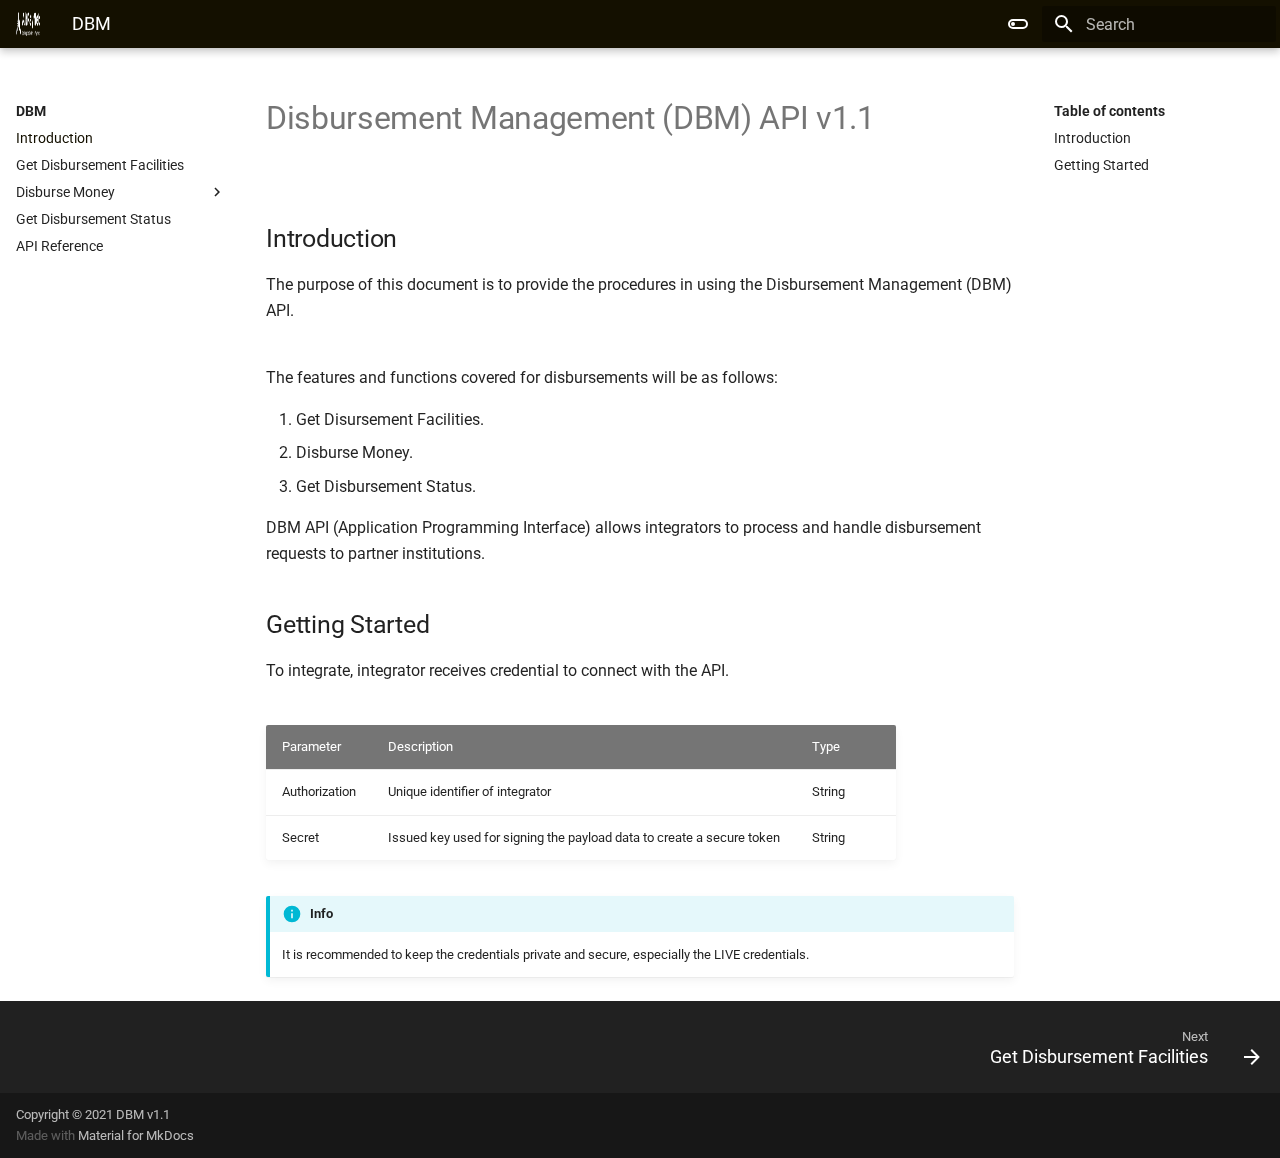
==== commit 8c3e24af: "Deployed fcf3b18 with MkDocs version: 1.2.2" ====
--- a/index.html
+++ b/index.html
@@ -281,10 +281,61 @@
   
   
   
+    
+    <li class="md-nav__item md-nav__item--nested">
+      
+      
+        <input class="md-nav__toggle md-toggle" data-md-toggle="__nav_3" type="checkbox" id="__nav_3" >
+      
+      <label class="md-nav__link" for="__nav_3">
+        Disburse Money
+        <span class="md-nav__icon md-icon"></span>
+      </label>
+      <nav class="md-nav" aria-label="Disburse Money" data-md-level="1">
+        <label class="md-nav__title" for="__nav_3">
+          <span class="md-nav__icon md-icon"></span>
+          Disburse Money
+        </label>
+        <ul class="md-nav__list" data-md-scrollfix>
+          
+            
+  
+  
+  
     <li class="md-nav__item">
-      <a href="disburse-money/" class="md-nav__link">
-        Disburse Money
-      </a>
+      <a href="disburse-money-gcash/" class="md-nav__link">
+        Gcash
+      </a>
+    </li>
+  
+
+          
+            
+  
+  
+  
+    <li class="md-nav__item">
+      <a href="disburse-money-nationlink/" class="md-nav__link">
+        Nationlink
+      </a>
+    </li>
+  
+
+          
+            
+  
+  
+  
+    <li class="md-nav__item">
+      <a href="disburse-money-cashfree/" class="md-nav__link">
+        Cashfree
+      </a>
+    </li>
+  
+
+          
+        </ul>
+      </nav>
     </li>
   
 
@@ -399,6 +450,11 @@
     <td>Unique identifier of integrator</td>
     <td>String</td>
   </tr>
+  <tr>
+    <td>Secret</td>
+    <td>Issued key used for signing the payload data to create a secure token</td>
+    <td>String</td>
+  </tr>
 </table>
 
 <div class="admonition info">
--- a/stylesheets/extra.css
+++ b/stylesheets/extra.css
@@ -4,13 +4,13 @@
   --md-primary-fg-color--dark:  #141000;
 }
 
-/* .head1 {
+.head1 {
   font-weight: bold;
   color: var(--md-default-fg-color--light);
   font-size: 2em;
   line-height: 1.3;
   letter-spacing: -.01em;
-} */
+}
 
 .md-grid {
   max-width: 1280px; 
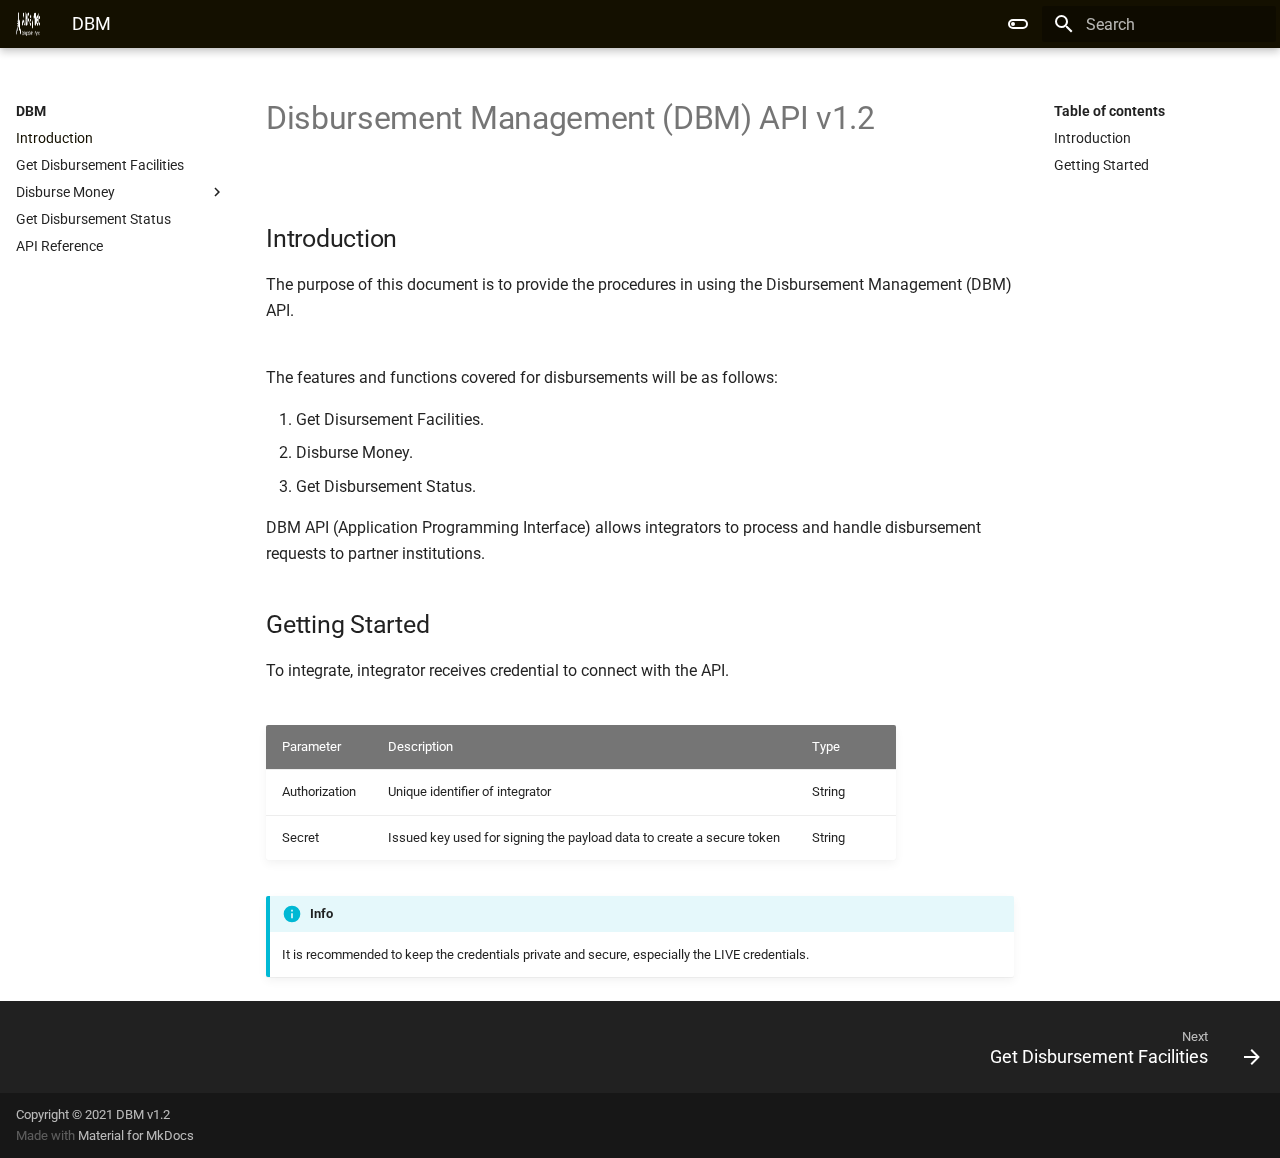
==== commit b9e44882: "Deployed fcf3b18 with MkDocs version: 1.2.2" ====
--- a/index.html
+++ b/index.html
@@ -71,7 +71,7 @@
     <div data-md-component="skip">
       
         
-        <a href="#disbursement-management-dbm-api-v11" class="md-skip">
+        <a href="#disbursement-management-dbm-api-v12" class="md-skip">
           Skip to content
         </a>
       
@@ -422,7 +422,7 @@
               
                 
                 
-                <h1 id="disbursement-management-dbm-api-v11"><strong>Disbursement Management (DBM) API v1.1</strong><br><br></h1>
+                <h1 id="disbursement-management-dbm-api-v12"><strong>Disbursement Management (DBM) API v1.2</strong><br><br></h1>
 <p align="center">
   <!-- <a href="#"><img src="https://src.app.e-snapped.com/resources/img/placeholders/logos/logo-esnapped.png" alt="Billeroo API logo"></a> -->
 </p>
@@ -507,7 +507,7 @@
       <div class="md-footer-copyright">
         
           <div class="md-footer-copyright__highlight">
-            Copyright &copy; 2021 DBM v1.1
+            Copyright &copy; 2021 DBM v1.2
           </div>
         
         Made with
